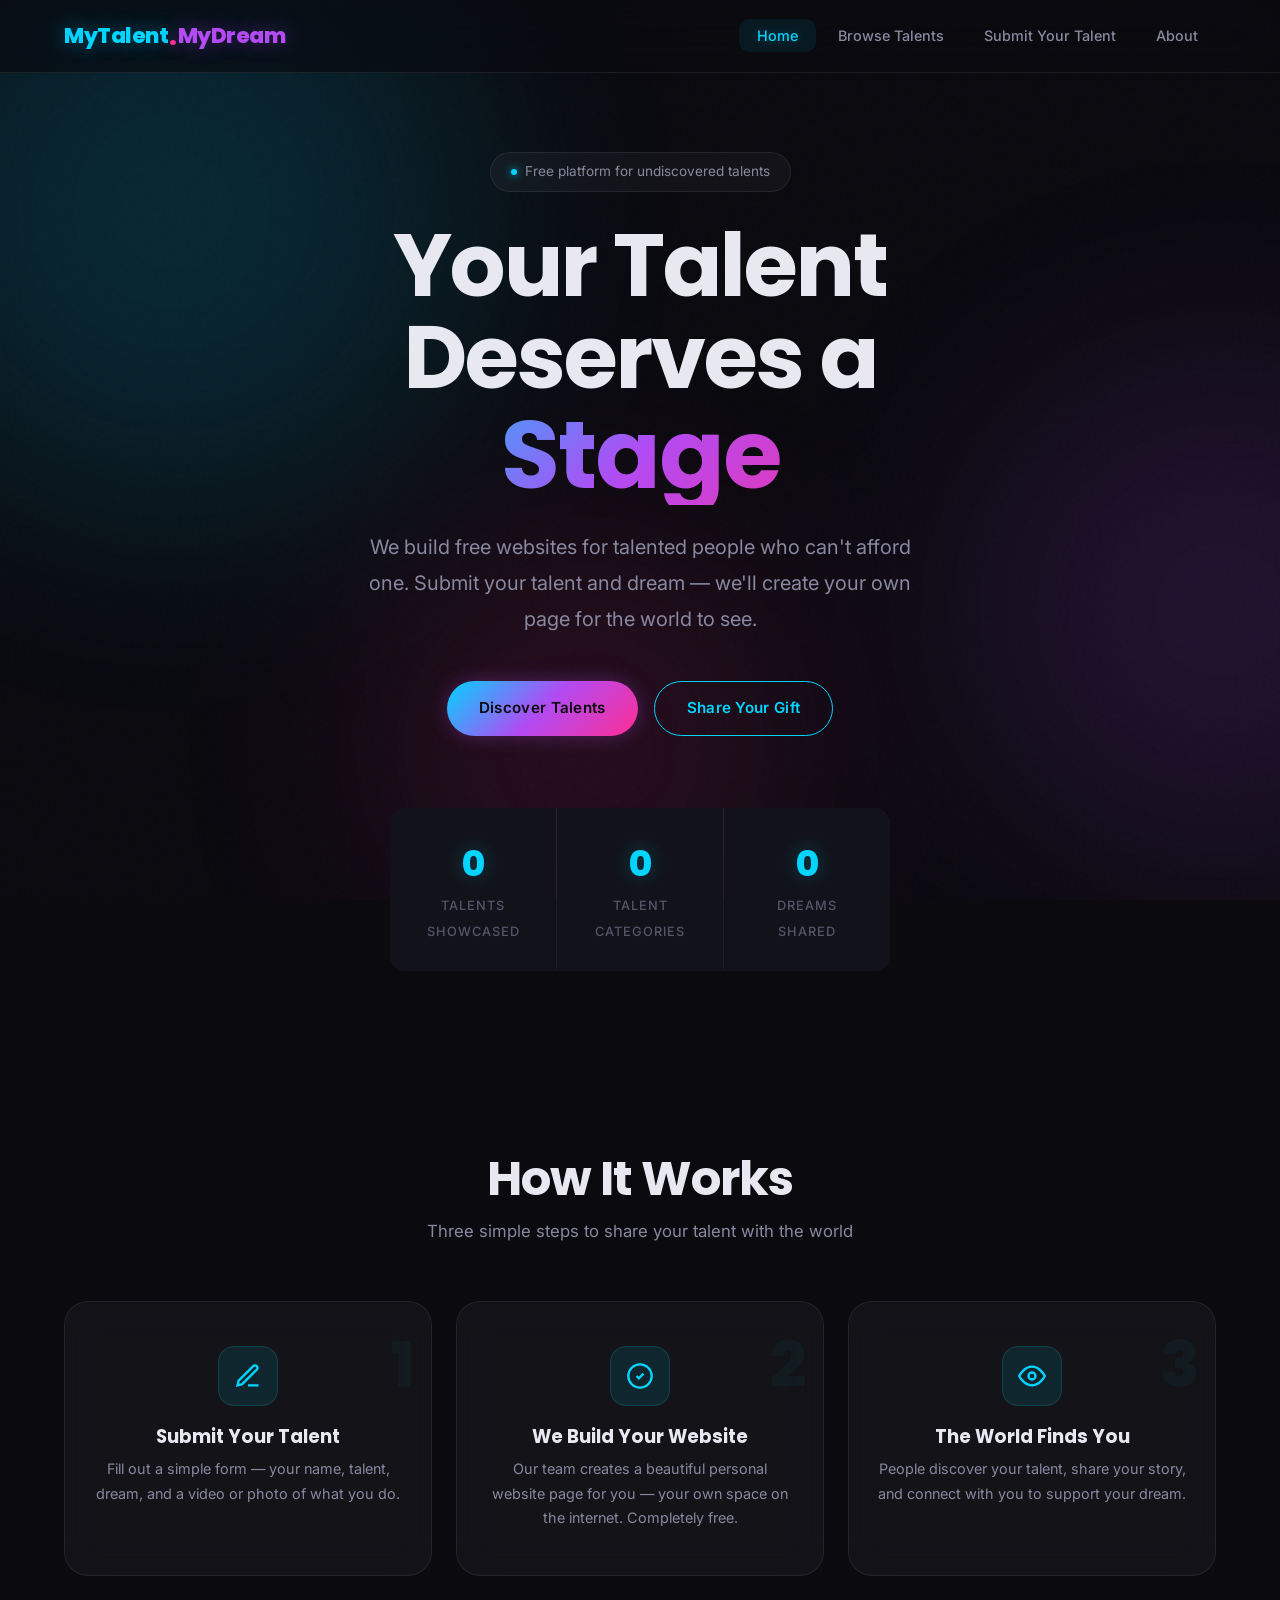
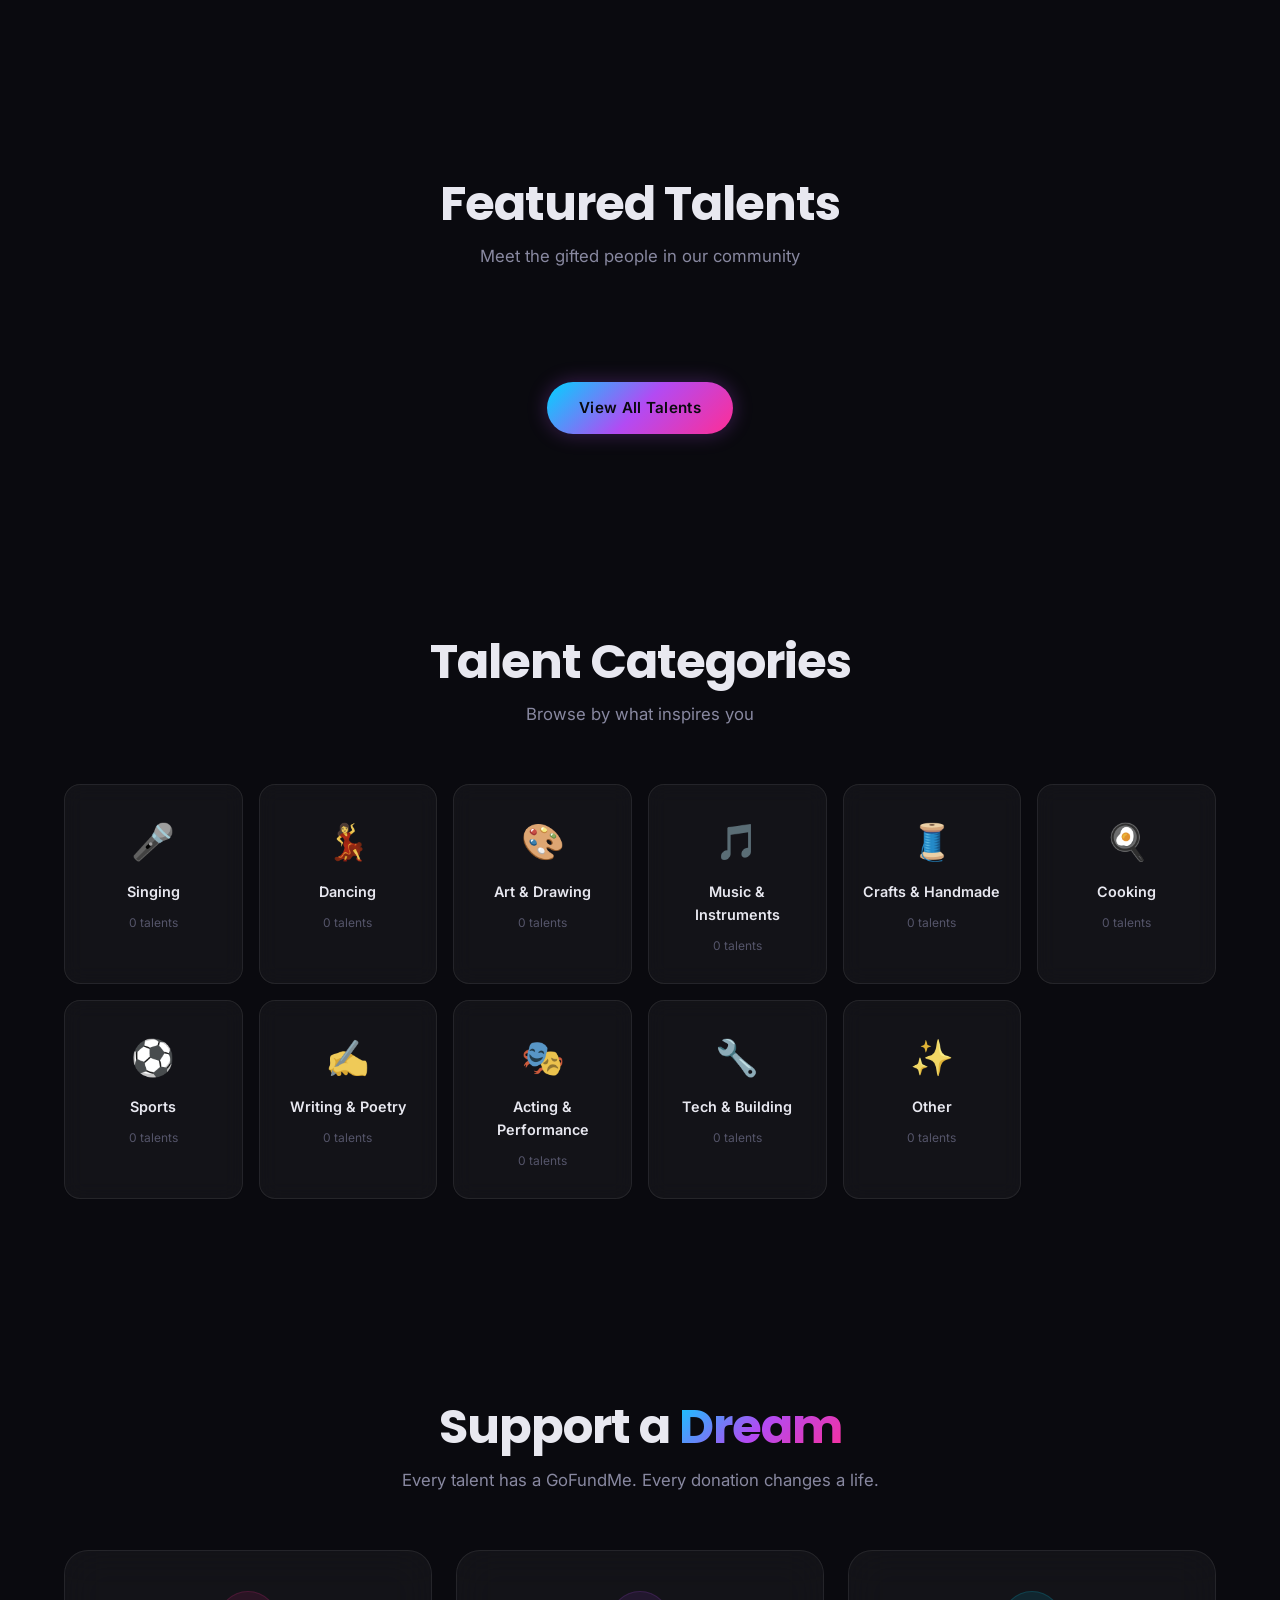
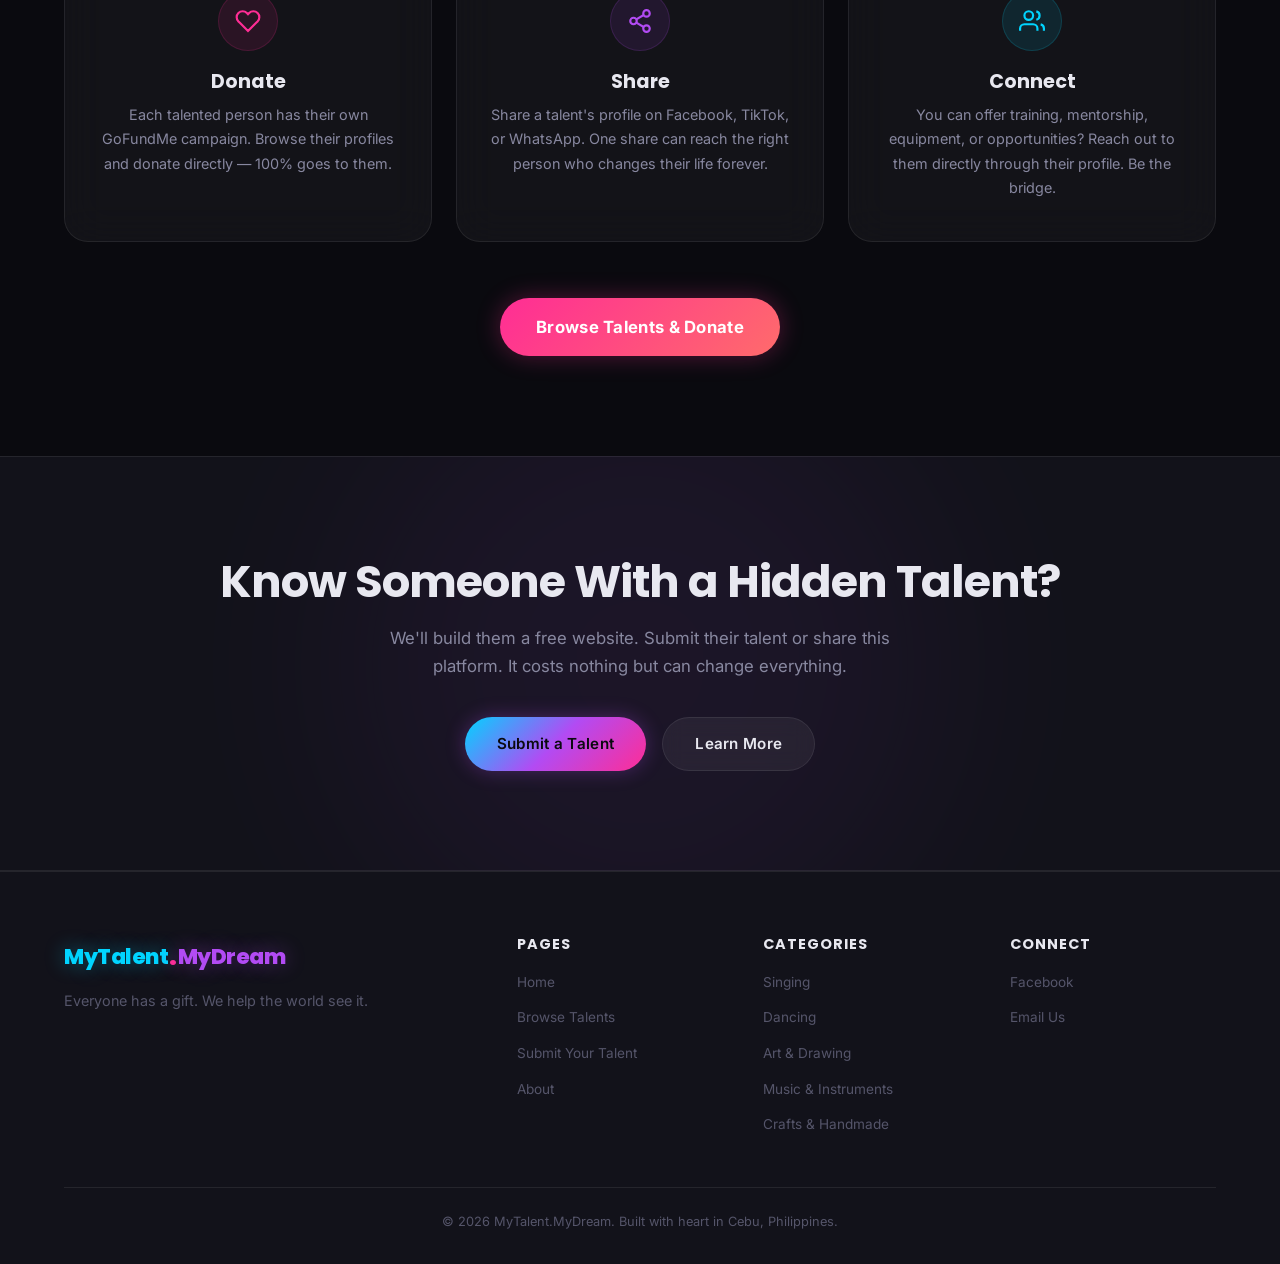
==== index.html @ cfe42493 "Add 'Support a Dream' section on homepage - Donate, Share, Connect cards with neon icons - Big 'Brow" ====
<!DOCTYPE html>
<html lang="en">
<head>
    <meta charset="UTF-8">
    <meta name="viewport" content="width=device-width, initial-scale=1.0">
    <title>MyTalent.MyDream — Discover Hidden Talents, Support Real Dreams</title>
    <meta name="description" content="A free platform showcasing the talents and dreams of underprivileged people in Cebu and beyond. Everyone has a gift — help the world see it.">
    <meta name="theme-color" content="#0A0A0F">
    <link rel="stylesheet" href="css/style.css">
    <link rel="icon" href="images/favicon.svg" type="image/svg+xml">
    <link rel="preconnect" href="https://fonts.googleapis.com">
    <link rel="preconnect" href="https://fonts.gstatic.com" crossorigin>
    <link rel="stylesheet" href="https://fonts.googleapis.com/css2?family=Inter:wght@400;500;600;700;800&family=Poppins:wght@600;700;800&display=swap">
</head>
<body>
    <!-- Animated Background -->
    <div class="blob-bg">
        <div class="blob blob-1"></div>
        <div class="blob blob-2"></div>
        <div class="blob blob-3"></div>
    </div>

    <!-- Navigation -->
    <nav class="navbar" id="navbar">
        <div class="container nav-container">
            <a href="index.html" class="logo">
                <span class="logo-talent">MyTalent</span><span class="logo-dot">.</span><span class="logo-dream">MyDream</span>
            </a>
            <button class="mobile-toggle" id="mobileToggle" aria-label="Toggle menu">
                <span></span><span></span><span></span>
            </button>
            <ul class="nav-links" id="navLinks">
                <li><a href="index.html" class="active">Home</a></li>
                <li><a href="browse.html">Browse Talents</a></li>
                <li><a href="submit.html">Submit Your Talent</a></li>
                <li><a href="about.html">About</a></li>
            </ul>
        </div>
    </nav>

    <!-- Hero Section -->
    <section class="hero">
        <div class="container hero-content">
            <div class="hero-tag">
                <span class="hero-tag-dot"></span>
                Free platform for undiscovered talents
            </div>
            <h1 class="hero-title">Your Talent<br>Deserves a <span class="gradient-text">Stage</span></h1>
            <p class="hero-subtitle">We build free websites for talented people who can't afford one. Submit your talent and dream — we'll create your own page for the world to see.</p>
            <div class="hero-buttons">
                <a href="browse.html" class="btn btn-primary">Discover Talents</a>
                <a href="submit.html" class="btn btn-secondary">Share Your Gift</a>
            </div>
            <div class="hero-stats">
                <div class="stat">
                    <span class="stat-number" id="talentCount">0</span>
                    <span class="stat-label">Talents Showcased</span>
                </div>
                <div class="stat">
                    <span class="stat-number" id="categoryCount">0</span>
                    <span class="stat-label">Talent Categories</span>
                </div>
                <div class="stat">
                    <span class="stat-number" id="dreamCount">0</span>
                    <span class="stat-label">Dreams Shared</span>
                </div>
            </div>
        </div>
    </section>

    <!-- How It Works -->
    <section class="section how-it-works">
        <div class="container">
            <h2 class="section-title">How It Works</h2>
            <p class="section-subtitle">Three simple steps to share your talent with the world</p>
            <div class="steps-grid">
                <div class="step-card">
                    <div class="step-icon">
                        <svg viewBox="0 0 24 24" fill="none" stroke="currentColor" stroke-width="2"><path d="M12 20h9"/><path d="M16.5 3.5a2.121 2.121 0 0 1 3 3L7 19l-4 1 1-4L16.5 3.5z"/></svg>
                    </div>
                    <div class="step-number">1</div>
                    <h3>Submit Your Talent</h3>
                    <p>Fill out a simple form — your name, talent, dream, and a video or photo of what you do.</p>
                </div>
                <div class="step-card">
                    <div class="step-icon">
                        <svg viewBox="0 0 24 24" fill="none" stroke="currentColor" stroke-width="2"><path d="M9 12l2 2 4-4"/><circle cx="12" cy="12" r="10"/></svg>
                    </div>
                    <div class="step-number">2</div>
                    <h3>We Build Your Website</h3>
                    <p>Our team creates a beautiful personal website page for you — your own space on the internet. Completely free.</p>
                </div>
                <div class="step-card">
                    <div class="step-icon">
                        <svg viewBox="0 0 24 24" fill="none" stroke="currentColor" stroke-width="2"><path d="M1 12s4-8 11-8 11 8 11 8-4 8-11 8-11-8-11-8z"/><circle cx="12" cy="12" r="3"/></svg>
                    </div>
                    <div class="step-number">3</div>
                    <h3>The World Finds You</h3>
                    <p>People discover your talent, share your story, and connect with you to support your dream.</p>
                </div>
            </div>
        </div>
    </section>

    <!-- Featured Talents -->
    <section class="section featured-section">
        <div class="container">
            <h2 class="section-title">Featured Talents</h2>
            <p class="section-subtitle">Meet the gifted people in our community</p>
            <div class="talents-grid" id="featuredGrid">
                <!-- Populated by JS -->
            </div>
            <div class="section-cta">
                <a href="browse.html" class="btn btn-primary">View All Talents</a>
            </div>
        </div>
    </section>

    <!-- Categories -->
    <section class="section categories-section">
        <div class="container">
            <h2 class="section-title">Talent Categories</h2>
            <p class="section-subtitle">Browse by what inspires you</p>
            <div class="categories-grid" id="categoriesGrid">
                <!-- Populated by JS -->
            </div>
        </div>
    </section>

    <!-- Support a Dream -->
    <section class="section support-section">
        <div class="container">
            <h2 class="section-title">Support a <span class="gradient-text">Dream</span></h2>
            <p class="section-subtitle">Every talent has a GoFundMe. Every donation changes a life.</p>

            <div class="support-grid">
                <div class="support-card">
                    <div class="support-card-icon">
                        <svg viewBox="0 0 24 24" fill="none" stroke="currentColor" stroke-width="2"><path d="M20.84 4.61a5.5 5.5 0 0 0-7.78 0L12 5.67l-1.06-1.06a5.5 5.5 0 0 0-7.78 7.78l1.06 1.06L12 21.23l7.78-7.78 1.06-1.06a5.5 5.5 0 0 0 0-7.78z"/></svg>
                    </div>
                    <h3>Donate</h3>
                    <p>Each talented person has their own GoFundMe campaign. Browse their profiles and donate directly — 100% goes to them.</p>
                </div>
                <div class="support-card">
                    <div class="support-card-icon icon-share">
                        <svg viewBox="0 0 24 24" fill="none" stroke="currentColor" stroke-width="2"><circle cx="18" cy="5" r="3"/><circle cx="6" cy="12" r="3"/><circle cx="18" cy="19" r="3"/><line x1="8.59" y1="13.51" x2="15.42" y2="17.49"/><line x1="15.41" y1="6.51" x2="8.59" y2="10.49"/></svg>
                    </div>
                    <h3>Share</h3>
                    <p>Share a talent's profile on Facebook, TikTok, or WhatsApp. One share can reach the right person who changes their life forever.</p>
                </div>
                <div class="support-card">
                    <div class="support-card-icon icon-connect">
                        <svg viewBox="0 0 24 24" fill="none" stroke="currentColor" stroke-width="2"><path d="M17 21v-2a4 4 0 0 0-4-4H5a4 4 0 0 0-4 4v2"/><circle cx="9" cy="7" r="4"/><path d="M23 21v-2a4 4 0 0 0-3-3.87"/><path d="M16 3.13a4 4 0 0 1 0 7.75"/></svg>
                    </div>
                    <h3>Connect</h3>
                    <p>You can offer training, mentorship, equipment, or opportunities? Reach out to them directly through their profile. Be the bridge.</p>
                </div>
            </div>

            <div class="section-cta">
                <a href="browse.html" class="btn btn-gofundme btn-large">Browse Talents & Donate</a>
            </div>
        </div>
    </section>

    <!-- Call to Action -->
    <section class="section cta-section">
        <div class="cta-bg"></div>
        <div class="container cta-content">
            <h2>Know Someone With a Hidden Talent?</h2>
            <p>We'll build them a free website. Submit their talent or share this platform. It costs nothing but can change everything.</p>
            <div class="hero-buttons">
                <a href="submit.html" class="btn btn-primary">Submit a Talent</a>
                <a href="about.html" class="btn btn-ghost">Learn More</a>
            </div>
        </div>
    </section>

    <!-- Footer -->
    <footer class="footer">
        <div class="container">
            <div class="footer-grid">
                <div class="footer-brand">
                    <a href="index.html" class="logo">
                        <span class="logo-talent">MyTalent</span><span class="logo-dot">.</span><span class="logo-dream">MyDream</span>
                    </a>
                    <p>Everyone has a gift. We help the world see it.</p>
                </div>
                <div class="footer-links">
                    <h4>Pages</h4>
                    <ul>
                        <li><a href="index.html">Home</a></li>
                        <li><a href="browse.html">Browse Talents</a></li>
                        <li><a href="submit.html">Submit Your Talent</a></li>
                        <li><a href="about.html">About</a></li>
                    </ul>
                </div>
                <div class="footer-links">
                    <h4>Categories</h4>
                    <ul id="footerCategories">
                        <!-- Populated by JS -->
                    </ul>
                </div>
                <div class="footer-links">
                    <h4>Connect</h4>
                    <ul>
                        <li><a href="https://facebook.com/MyTalentMyDream" target="_blank">Facebook</a></li>
                        <li><a href="mailto:info@mytalentmydream.com">Email Us</a></li>
                    </ul>
                </div>
            </div>
            <div class="footer-bottom">
                <p>&copy; 2026 MyTalent.MyDream. Built with heart in Cebu, Philippines.</p>
            </div>
        </div>
    </footer>

    <script src="data/talents.js"></script>
    <script src="js/app.js"></script>
</body>
</html>
---- css/style.css ----
/* ============================================
   MyTalent.MyDream — UNIQUE DESIGN
   Dark theme + Neon glow + Glassmorphism
   "Every talent is a star in the dark"
   ============================================ */

/* --- Reset & Base --- */
*, *::before, *::after {
    margin: 0;
    padding: 0;
    box-sizing: border-box;
}

:root {
    --neon-blue: #00D4FF;
    --neon-purple: #B24BF3;
    --neon-pink: #FF2D95;
    --neon-gold: #FFD700;
    --dark-1: #0A0A0F;
    --dark-2: #12121A;
    --dark-3: #1A1A2E;
    --dark-4: #242438;
    --glass: rgba(255, 255, 255, 0.04);
    --glass-border: rgba(255, 255, 255, 0.08);
    --glass-hover: rgba(255, 255, 255, 0.08);
    --text: #E8E8F0;
    --text-dim: #8888A0;
    --text-muted: #55556A;
    --glow-blue: 0 0 20px rgba(0, 212, 255, 0.3);
    --glow-purple: 0 0 20px rgba(178, 75, 243, 0.3);
    --glow-pink: 0 0 20px rgba(255, 45, 149, 0.3);
    --gradient: linear-gradient(135deg, var(--neon-blue), var(--neon-purple), var(--neon-pink));
    --radius: 16px;
    --radius-lg: 24px;
    --transition: 0.4s cubic-bezier(0.16, 1, 0.3, 1);
}

html {
    scroll-behavior: smooth;
}

body {
    font-family: 'Inter', -apple-system, BlinkMacSystemFont, sans-serif;
    color: var(--text);
    background: var(--dark-1);
    line-height: 1.6;
    -webkit-font-smoothing: antialiased;
    overflow-x: hidden;
}

.container {
    max-width: 1200px;
    margin: 0 auto;
    padding: 0 24px;
}

a {
    text-decoration: none;
    color: inherit;
}

img { max-width: 100%; display: block; }

/* --- Typography --- */
h1, h2, h3, h4 {
    font-family: 'Poppins', sans-serif;
    font-weight: 700;
    line-height: 1.15;
}

.gradient-text {
    background: var(--gradient);
    -webkit-background-clip: text;
    -webkit-text-fill-color: transparent;
    background-clip: text;
}

/* --- Animated Background Blobs --- */
.blob-bg {
    position: fixed;
    inset: 0;
    z-index: 0;
    overflow: hidden;
    pointer-events: none;
}

.blob {
    position: absolute;
    border-radius: 50%;
    filter: blur(120px);
    opacity: 0.15;
    animation: blobFloat 20s ease-in-out infinite;
}

.blob-1 {
    width: 600px; height: 600px;
    background: var(--neon-blue);
    top: -10%; left: -10%;
    animation-delay: 0s;
}

.blob-2 {
    width: 500px; height: 500px;
    background: var(--neon-purple);
    top: 40%; right: -15%;
    animation-delay: -7s;
}

.blob-3 {
    width: 400px; height: 400px;
    background: var(--neon-pink);
    bottom: -5%; left: 30%;
    animation-delay: -14s;
}

@keyframes blobFloat {
    0%, 100% { transform: translate(0, 0) scale(1); }
    25% { transform: translate(30px, -50px) scale(1.05); }
    50% { transform: translate(-20px, 30px) scale(0.95); }
    75% { transform: translate(40px, 20px) scale(1.02); }
}

/* --- Grain overlay --- */
body::after {
    content: '';
    position: fixed;
    inset: 0;
    z-index: 1;
    pointer-events: none;
    background-image: url("data:image/svg+xml,%3Csvg viewBox='0 0 256 256' xmlns='http://www.w3.org/2000/svg'%3E%3Cfilter id='n'%3E%3CfeTurbulence type='fractalNoise' baseFrequency='0.9' numOctaves='4' stitchTiles='stitch'/%3E%3C/filter%3E%3Crect width='100%25' height='100%25' filter='url(%23n)' opacity='0.03'/%3E%3C/svg%3E");
    opacity: 0.4;
}

/* --- Buttons --- */
.btn {
    display: inline-flex;
    align-items: center;
    justify-content: center;
    padding: 14px 32px;
    border-radius: 50px;
    font-weight: 600;
    font-size: 0.95rem;
    cursor: pointer;
    transition: var(--transition);
    border: none;
    gap: 8px;
    position: relative;
    z-index: 2;
    letter-spacing: 0.3px;
}

.btn-primary {
    background: var(--gradient);
    color: var(--dark-1);
    box-shadow: var(--glow-purple);
}

.btn-primary:hover {
    transform: translateY(-3px) scale(1.02);
    box-shadow: 0 0 40px rgba(178, 75, 243, 0.5), 0 0 80px rgba(0, 212, 255, 0.2);
}

.btn-secondary {
    background: transparent;
    color: var(--neon-blue);
    border: 1.5px solid var(--neon-blue);
}

.btn-secondary:hover {
    background: rgba(0, 212, 255, 0.1);
    transform: translateY(-3px);
    box-shadow: var(--glow-blue);
}

.btn-ghost {
    background: rgba(255,255,255,0.06);
    color: var(--text);
    border: 1.5px solid var(--glass-border);
    backdrop-filter: blur(10px);
}

.btn-ghost:hover {
    background: rgba(255,255,255,0.12);
    transform: translateY(-3px);
}

.btn-large {
    padding: 18px 40px;
    font-size: 1.05rem;
}

/* --- Navigation --- */
.navbar {
    position: fixed;
    top: 0;
    left: 0;
    right: 0;
    z-index: 1000;
    background: rgba(10, 10, 15, 0.7);
    backdrop-filter: blur(20px) saturate(180%);
    border-bottom: 1px solid var(--glass-border);
    transition: var(--transition);
}

.navbar.scrolled {
    background: rgba(10, 10, 15, 0.9);
}

.nav-container {
    display: flex;
    align-items: center;
    justify-content: space-between;
    height: 72px;
}

.logo {
    font-family: 'Poppins', sans-serif;
    font-size: 1.35rem;
    font-weight: 800;
    display: flex;
    align-items: center;
    letter-spacing: -0.5px;
}

.logo-talent {
    color: var(--neon-blue);
    text-shadow: 0 0 20px rgba(0, 212, 255, 0.4);
}

.logo-dot {
    color: var(--neon-pink);
    font-size: 1.6rem;
    margin: 0 1px;
    text-shadow: 0 0 15px rgba(255, 45, 149, 0.5);
}

.logo-dream {
    color: var(--neon-purple);
    text-shadow: 0 0 20px rgba(178, 75, 243, 0.4);
}

.nav-links {
    display: flex;
    list-style: none;
    gap: 4px;
}

.nav-links a {
    padding: 8px 18px;
    border-radius: 10px;
    font-weight: 500;
    font-size: 0.9rem;
    color: var(--text-dim);
    transition: var(--transition);
    position: relative;
}

.nav-links a:hover {
    color: var(--text);
    background: var(--glass);
}

.nav-links a.active {
    color: var(--neon-blue);
    background: rgba(0, 212, 255, 0.08);
    text-shadow: 0 0 10px rgba(0, 212, 255, 0.3);
}

.mobile-toggle {
    display: none;
    flex-direction: column;
    gap: 5px;
    background: none;
    border: none;
    cursor: pointer;
    padding: 8px;
}

.mobile-toggle span {
    width: 22px;
    height: 2px;
    background: var(--text);
    border-radius: 2px;
    transition: var(--transition);
}

/* --- Hero --- */
.hero {
    position: relative;
    min-height: 100vh;
    display: flex;
    align-items: center;
    overflow: hidden;
    padding-top: 72px;
    z-index: 2;
}

.hero-content {
    position: relative;
    text-align: center;
    padding: 80px 0;
}

.hero-tag {
    display: inline-flex;
    align-items: center;
    gap: 8px;
    padding: 8px 20px;
    border-radius: 50px;
    background: var(--glass);
    border: 1px solid var(--glass-border);
    font-size: 0.85rem;
    color: var(--text-dim);
    margin-bottom: 28px;
    backdrop-filter: blur(10px);
}

.hero-tag-dot {
    width: 6px;
    height: 6px;
    border-radius: 50%;
    background: var(--neon-blue);
    box-shadow: 0 0 8px var(--neon-blue);
    animation: pulse 2s ease-in-out infinite;
}

@keyframes pulse {
    0%, 100% { opacity: 1; }
    50% { opacity: 0.4; }
}

.hero-title {
    font-size: clamp(3rem, 7vw, 5.5rem);
    margin-bottom: 24px;
    color: var(--text);
    letter-spacing: -2px;
    line-height: 1.05;
}

.hero-title .gradient-text {
    display: block;
    font-size: clamp(3.2rem, 8vw, 6rem);
}

.hero-subtitle {
    font-size: clamp(1.05rem, 2vw, 1.25rem);
    color: var(--text-dim);
    max-width: 580px;
    margin: 0 auto 44px;
    line-height: 1.8;
}

.hero-buttons {
    display: flex;
    gap: 16px;
    justify-content: center;
    flex-wrap: wrap;
}

.hero-stats {
    display: flex;
    gap: 1px;
    justify-content: center;
    margin-top: 72px;
    background: var(--glass-border);
    border-radius: var(--radius);
    overflow: hidden;
    max-width: 500px;
    margin-left: auto;
    margin-right: auto;
}

.stat {
    text-align: center;
    padding: 28px 36px;
    flex: 1;
    background: var(--dark-2);
}

.stat-number {
    display: block;
    font-family: 'Poppins', sans-serif;
    font-size: 2.2rem;
    font-weight: 800;
    color: var(--neon-blue);
    text-shadow: 0 0 20px rgba(0, 212, 255, 0.3);
}

.stat-label {
    font-size: 0.8rem;
    color: var(--text-muted);
    font-weight: 500;
    text-transform: uppercase;
    letter-spacing: 1px;
    margin-top: 4px;
}

/* --- Sections --- */
.section {
    padding: 100px 0;
    position: relative;
    z-index: 2;
}

.section-title {
    font-size: clamp(2rem, 4vw, 3rem);
    text-align: center;
    margin-bottom: 12px;
    letter-spacing: -1px;
}

.section-subtitle {
    text-align: center;
    color: var(--text-dim);
    font-size: 1.05rem;
    margin-bottom: 56px;
}

.section-cta {
    text-align: center;
    margin-top: 56px;
}

/* --- Page Header --- */
.page-header {
    padding: 130px 0 50px;
    text-align: center;
    position: relative;
    z-index: 2;
}

.page-header h1 {
    font-size: clamp(2.2rem, 5vw, 3.5rem);
    margin-bottom: 12px;
    letter-spacing: -1px;
}

.page-header p {
    color: var(--text-dim);
    font-size: 1.1rem;
}

/* --- Glass Cards (How It Works) --- */
.how-it-works {
    background: transparent;
}

.steps-grid {
    display: grid;
    grid-template-columns: repeat(3, 1fr);
    gap: 24px;
}

.step-card {
    position: relative;
    text-align: center;
    padding: 44px 28px;
    border-radius: var(--radius-lg);
    background: var(--glass);
    border: 1px solid var(--glass-border);
    backdrop-filter: blur(20px);
    transition: var(--transition);
    overflow: hidden;
}

.step-card::before {
    content: '';
    position: absolute;
    top: 0;
    left: 0;
    right: 0;
    height: 2px;
    background: var(--gradient);
    opacity: 0;
    transition: var(--transition);
}

.step-card:hover {
    transform: translateY(-6px);
    background: var(--glass-hover);
    border-color: rgba(178, 75, 243, 0.2);
    box-shadow: 0 20px 60px rgba(0, 0, 0, 0.3), var(--glow-purple);
}

.step-card:hover::before {
    opacity: 1;
}

.step-icon {
    width: 60px;
    height: 60px;
    margin: 0 auto 20px;
    border-radius: 16px;
    display: flex;
    align-items: center;
    justify-content: center;
    background: rgba(0, 212, 255, 0.1);
    border: 1px solid rgba(0, 212, 255, 0.15);
    color: var(--neon-blue);
}

.step-icon svg {
    width: 28px;
    height: 28px;
}

.step-number {
    position: absolute;
    top: 12px;
    right: 16px;
    font-family: 'Poppins', sans-serif;
    font-size: 4rem;
    font-weight: 800;
    opacity: 0.04;
    color: var(--neon-blue);
}

.step-card h3 {
    font-size: 1.15rem;
    margin-bottom: 10px;
    color: var(--text);
}

.step-card p {
    color: var(--text-dim);
    font-size: 0.9rem;
    line-height: 1.7;
}

/* --- Talent Cards --- */
.talents-grid {
    display: grid;
    grid-template-columns: repeat(auto-fill, minmax(320px, 1fr));
    gap: 24px;
}

.talent-card {
    background: var(--glass);
    border-radius: var(--radius-lg);
    overflow: hidden;
    border: 1px solid var(--glass-border);
    backdrop-filter: blur(20px);
    transition: var(--transition);
    cursor: pointer;
    position: relative;
}

.talent-card::after {
    content: '';
    position: absolute;
    inset: 0;
    border-radius: var(--radius-lg);
    padding: 1px;
    background: var(--gradient);
    mask: linear-gradient(#fff 0 0) content-box, linear-gradient(#fff 0 0);
    -webkit-mask: linear-gradient(#fff 0 0) content-box, linear-gradient(#fff 0 0);
    mask-composite: exclude;
    -webkit-mask-composite: xor;
    opacity: 0;
    transition: var(--transition);
    pointer-events: none;
}

.talent-card:hover {
    transform: translateY(-6px) scale(1.01);
    box-shadow: 0 25px 60px rgba(0, 0, 0, 0.4);
}

.talent-card:hover::after {
    opacity: 1;
}

.talent-card-image {
    width: 100%;
    height: 240px;
    object-fit: cover;
}

.talent-card-placeholder {
    width: 100%;
    height: 240px;
    background: linear-gradient(135deg, var(--dark-3), var(--dark-4));
    display: flex;
    align-items: center;
    justify-content: center;
    font-family: 'Poppins', sans-serif;
    font-size: 3.5rem;
    font-weight: 800;
    position: relative;
    overflow: hidden;
}

.talent-card-placeholder::before {
    content: '';
    position: absolute;
    width: 200%;
    height: 200%;
    background: conic-gradient(from 0deg, var(--neon-blue), var(--neon-purple), var(--neon-pink), var(--neon-blue));
    opacity: 0.08;
    animation: rotateBg 8s linear infinite;
}

@keyframes rotateBg {
    100% { transform: rotate(360deg); }
}

.talent-card-placeholder span,
.talent-card-placeholder {
    color: var(--text-dim);
}

.talent-card-donate {
    position: absolute;
    top: 14px;
    right: 14px;
    padding: 6px 14px;
    border-radius: 50px;
    font-size: 0.75rem;
    font-weight: 700;
    background: rgba(255, 45, 149, 0.85);
    color: white;
    backdrop-filter: blur(10px);
    box-shadow: 0 0 15px rgba(255, 45, 149, 0.4);
    z-index: 3;
    letter-spacing: 0.5px;
    animation: pulse 2s ease-in-out infinite;
}

.talent-card-body {
    padding: 22px;
}

.talent-card-category {
    display: inline-block;
    padding: 4px 14px;
    border-radius: 50px;
    font-size: 0.75rem;
    font-weight: 600;
    background: rgba(0, 212, 255, 0.08);
    color: var(--neon-blue);
    border: 1px solid rgba(0, 212, 255, 0.12);
    margin-bottom: 10px;
    text-transform: uppercase;
    letter-spacing: 0.5px;
}

.talent-card-name {
    font-size: 1.25rem;
    margin-bottom: 4px;
    color: var(--text);
}

.talent-card-location {
    font-size: 0.85rem;
    color: var(--text-muted);
    margin-bottom: 10px;
    display: flex;
    align-items: center;
    gap: 4px;
}

.talent-card-dream {
    font-size: 0.9rem;
    color: var(--text-dim);
    line-height: 1.6;
    display: -webkit-box;
    -webkit-line-clamp: 2;
    -webkit-box-orient: vertical;
    overflow: hidden;
    font-style: italic;
}

.talent-card-footer {
    padding: 14px 22px;
    border-top: 1px solid var(--glass-border);
    display: flex;
    align-items: center;
    justify-content: space-between;
}

.talent-card-age {
    font-size: 0.8rem;
    color: var(--text-muted);
}

.talent-card-link {
    font-size: 0.8rem;
    font-weight: 600;
    color: var(--neon-purple);
    display: flex;
    align-items: center;
    gap: 4px;
    text-shadow: 0 0 10px rgba(178, 75, 243, 0.3);
}

/* --- Categories --- */
.categories-grid {
    display: grid;
    grid-template-columns: repeat(auto-fill, minmax(160px, 1fr));
    gap: 16px;
}

.category-card {
    display: flex;
    flex-direction: column;
    align-items: center;
    gap: 10px;
    padding: 28px 16px;
    border-radius: var(--radius);
    background: var(--glass);
    border: 1px solid var(--glass-border);
    backdrop-filter: blur(10px);
    transition: var(--transition);
    cursor: pointer;
    text-align: center;
    position: relative;
    overflow: hidden;
}

.category-card:hover {
    transform: translateY(-4px);
    border-color: rgba(0, 212, 255, 0.2);
    box-shadow: var(--glow-blue);
}

.category-icon {
    font-size: 2.2rem;
    filter: grayscale(0.3);
}

.category-card:hover .category-icon {
    filter: grayscale(0);
    transform: scale(1.1);
    transition: var(--transition);
}

.category-name {
    font-weight: 600;
    font-size: 0.9rem;
    color: var(--text);
}

.category-count {
    font-size: 0.75rem;
    color: var(--text-muted);
}

/* --- Support a Dream Section --- */
.support-grid {
    display: grid;
    grid-template-columns: repeat(3, 1fr);
    gap: 24px;
    margin-bottom: 16px;
}

.support-card {
    text-align: center;
    padding: 40px 28px;
    border-radius: var(--radius-lg);
    background: var(--glass);
    border: 1px solid var(--glass-border);
    backdrop-filter: blur(20px);
    transition: var(--transition);
    position: relative;
    overflow: hidden;
}

.support-card::before {
    content: '';
    position: absolute;
    top: 0;
    left: 0;
    right: 0;
    height: 2px;
    background: linear-gradient(90deg, var(--neon-pink), var(--neon-purple));
    opacity: 0;
    transition: var(--transition);
}

.support-card:hover {
    transform: translateY(-6px);
    border-color: rgba(255, 45, 149, 0.2);
    box-shadow: 0 20px 60px rgba(0, 0, 0, 0.3), var(--glow-pink);
}

.support-card:hover::before {
    opacity: 1;
}

.support-card-icon {
    width: 60px;
    height: 60px;
    margin: 0 auto 20px;
    border-radius: 50%;
    display: flex;
    align-items: center;
    justify-content: center;
    background: rgba(255, 45, 149, 0.1);
    border: 1px solid rgba(255, 45, 149, 0.15);
    color: var(--neon-pink);
}

.support-card-icon.icon-share {
    background: rgba(178, 75, 243, 0.1);
    border-color: rgba(178, 75, 243, 0.15);
    color: var(--neon-purple);
}

.support-card-icon.icon-connect {
    background: rgba(0, 212, 255, 0.1);
    border-color: rgba(0, 212, 255, 0.15);
    color: var(--neon-blue);
}

.support-card-icon svg {
    width: 26px;
    height: 26px;
}

.support-card h3 {
    font-size: 1.2rem;
    margin-bottom: 10px;
    color: var(--text);
}

.support-card p {
    color: var(--text-dim);
    font-size: 0.9rem;
    line-height: 1.7;
}

@media (max-width: 768px) {
    .support-grid {
        grid-template-columns: 1fr;
    }
}

/* --- CTA Section --- */
.cta-section {
    position: relative;
    text-align: center;
    overflow: hidden;
}

.cta-bg {
    position: absolute;
    inset: 0;
    background: var(--dark-2);
    border-top: 1px solid var(--glass-border);
    border-bottom: 1px solid var(--glass-border);
}

.cta-bg::before {
    content: '';
    position: absolute;
    top: 50%;
    left: 50%;
    transform: translate(-50%, -50%);
    width: 600px;
    height: 600px;
    border-radius: 50%;
    background: var(--neon-purple);
    opacity: 0.06;
    filter: blur(100px);
}

.cta-content {
    position: relative;
}

.cta-content h2 {
    font-size: clamp(1.8rem, 4vw, 2.8rem);
    margin-bottom: 16px;
    letter-spacing: -1px;
}

.cta-content p {
    font-size: 1.05rem;
    color: var(--text-dim);
    max-width: 550px;
    margin: 0 auto 36px;
    line-height: 1.7;
}

/* --- Browse Controls --- */
.browse-controls {
    margin-bottom: 36px;
}

.search-box {
    position: relative;
    margin-bottom: 20px;
}

.search-box svg {
    position: absolute;
    left: 18px;
    top: 50%;
    transform: translateY(-50%);
    width: 20px;
    height: 20px;
    color: var(--text-muted);
}

.search-box input {
    width: 100%;
    padding: 16px 20px 16px 52px;
    border: 1.5px solid var(--glass-border);
    border-radius: var(--radius);
    font-size: 1rem;
    font-family: inherit;
    transition: var(--transition);
    background: var(--glass);
    color: var(--text);
    backdrop-filter: blur(10px);
}

.search-box input::placeholder {
    color: var(--text-muted);
}

.search-box input:focus {
    outline: none;
    border-color: var(--neon-blue);
    box-shadow: var(--glow-blue);
    background: var(--dark-3);
}

.filter-tabs {
    display: flex;
    gap: 8px;
    flex-wrap: wrap;
}

.filter-tab {
    padding: 8px 20px;
    border-radius: 50px;
    font-size: 0.85rem;
    font-weight: 500;
    border: 1px solid var(--glass-border);
    background: var(--glass);
    color: var(--text-dim);
    cursor: pointer;
    transition: var(--transition);
    font-family: inherit;
    backdrop-filter: blur(10px);
}

.filter-tab:hover {
    border-color: rgba(0, 212, 255, 0.3);
    color: var(--neon-blue);
}

.filter-tab.active {
    background: var(--gradient);
    color: var(--dark-1);
    border-color: transparent;
    font-weight: 600;
    box-shadow: var(--glow-purple);
}

.results-info {
    margin-bottom: 24px;
    color: var(--text-muted);
    font-size: 0.9rem;
    text-transform: uppercase;
    letter-spacing: 1px;
}

.no-results {
    text-align: center;
    padding: 80px 20px;
    color: var(--text-muted);
}

.no-results svg {
    margin: 0 auto 16px;
    opacity: 0.2;
    color: var(--text-muted);
}

.no-results h3 {
    color: var(--text-dim);
    margin-bottom: 8px;
}

/* --- Profile Page --- */
.profile-section {
    padding-top: 110px;
}

.profile-card {
    max-width: 800px;
    margin: 0 auto;
    background: var(--glass);
    border-radius: var(--radius-lg);
    overflow: hidden;
    border: 1px solid var(--glass-border);
    backdrop-filter: blur(30px);
    box-shadow: 0 30px 80px rgba(0, 0, 0, 0.4);
}

.profile-header {
    position: relative;
    padding: 48px 40px;
    text-align: center;
    background: linear-gradient(135deg, rgba(0,212,255,0.08), rgba(178,75,243,0.08), rgba(255,45,149,0.08));
    border-bottom: 1px solid var(--glass-border);
    overflow: hidden;
}

.profile-header::before {
    content: '';
    position: absolute;
    top: -100px;
    left: 50%;
    transform: translateX(-50%);
    width: 400px;
    height: 400px;
    border-radius: 50%;
    background: var(--neon-purple);
    opacity: 0.06;
    filter: blur(80px);
}

.profile-avatar {
    width: 120px;
    height: 120px;
    border-radius: 50%;
    border: 3px solid rgba(0, 212, 255, 0.3);
    margin: 0 auto 20px;
    object-fit: cover;
    box-shadow: 0 0 30px rgba(0, 212, 255, 0.15);
}

.profile-avatar-placeholder {
    width: 120px;
    height: 120px;
    border-radius: 50%;
    border: 3px solid rgba(0, 212, 255, 0.2);
    margin: 0 auto 20px;
    background: var(--dark-3);
    display: flex;
    align-items: center;
    justify-content: center;
    font-family: 'Poppins', sans-serif;
    font-size: 2.5rem;
    font-weight: 800;
    color: var(--text-dim);
    box-shadow: 0 0 30px rgba(0, 212, 255, 0.1);
}

.profile-name {
    font-size: 2rem;
    margin-bottom: 8px;
    letter-spacing: -0.5px;
}

.profile-meta {
    display: flex;
    gap: 20px;
    justify-content: center;
    color: var(--text-dim);
    font-size: 0.9rem;
    flex-wrap: wrap;
}

.profile-category-badge {
    display: inline-block;
    padding: 6px 18px;
    background: rgba(0, 212, 255, 0.1);
    border: 1px solid rgba(0, 212, 255, 0.15);
    border-radius: 50px;
    font-weight: 600;
    font-size: 0.85rem;
    margin-top: 16px;
    color: var(--neon-blue);
}

.profile-body {
    padding: 40px;
}

.profile-section-title {
    font-size: 0.8rem;
    color: var(--neon-blue);
    margin-bottom: 10px;
    text-transform: uppercase;
    letter-spacing: 2px;
    font-weight: 700;
    text-shadow: 0 0 10px rgba(0, 212, 255, 0.3);
}

.profile-text {
    color: var(--text);
    font-size: 1rem;
    line-height: 1.8;
    margin-bottom: 36px;
}

.profile-dream-box {
    background: rgba(178, 75, 243, 0.06);
    border-radius: var(--radius);
    padding: 28px;
    margin-bottom: 36px;
    border-left: 3px solid var(--neon-purple);
    border: 1px solid rgba(178, 75, 243, 0.12);
    border-left: 3px solid var(--neon-purple);
}

.profile-dream-box .profile-section-title {
    color: var(--neon-purple);
    text-shadow: 0 0 10px rgba(178, 75, 243, 0.3);
}

.profile-help-box {
    background: rgba(255, 215, 0, 0.04);
    border-radius: var(--radius);
    padding: 28px;
    margin-bottom: 36px;
    border: 1px solid rgba(255, 215, 0, 0.1);
    border-left: 3px solid var(--neon-gold);
}

.profile-help-box .profile-section-title {
    color: var(--neon-gold);
    text-shadow: 0 0 10px rgba(255, 215, 0, 0.3);
}

/* --- GoFundMe Section --- */
.profile-gofundme {
    text-align: center;
    padding: 36px;
    margin-bottom: 36px;
    border-radius: var(--radius-lg);
    background: linear-gradient(135deg, rgba(0, 212, 255, 0.06), rgba(178, 75, 243, 0.06), rgba(255, 45, 149, 0.06));
    border: 1px solid rgba(255, 45, 149, 0.15);
    position: relative;
    overflow: hidden;
}

.profile-gofundme::before {
    content: '';
    position: absolute;
    top: 0;
    left: 0;
    right: 0;
    height: 3px;
    background: linear-gradient(90deg, var(--neon-blue), var(--neon-purple), var(--neon-pink));
}

.gofundme-icon {
    color: var(--neon-pink);
    margin-bottom: 16px;
    filter: drop-shadow(0 0 12px rgba(255, 45, 149, 0.4));
    animation: heartbeat 2s ease-in-out infinite;
}

@keyframes heartbeat {
    0%, 100% { transform: scale(1); }
    15% { transform: scale(1.15); }
    30% { transform: scale(1); }
    45% { transform: scale(1.1); }
    60% { transform: scale(1); }
}

.profile-gofundme h3 {
    font-size: 1.3rem;
    margin-bottom: 10px;
    color: var(--text);
}

.profile-gofundme p {
    color: var(--text-dim);
    font-size: 0.95rem;
    margin-bottom: 24px;
    max-width: 400px;
    margin-left: auto;
    margin-right: auto;
}

.btn-gofundme {
    background: linear-gradient(135deg, #FF2D95, #FF6B6B);
    color: white;
    padding: 16px 36px;
    font-size: 1.05rem;
    font-weight: 700;
    border-radius: 50px;
    border: none;
    cursor: pointer;
    transition: var(--transition);
    display: inline-flex;
    align-items: center;
    gap: 10px;
    box-shadow: 0 0 25px rgba(255, 45, 149, 0.3);
    text-decoration: none;
}

.btn-gofundme:hover {
    transform: translateY(-3px) scale(1.03);
    box-shadow: 0 0 40px rgba(255, 45, 149, 0.5), 0 10px 30px rgba(0, 0, 0, 0.3);
}

.btn-gofundme-sm {
    background: linear-gradient(135deg, #FF2D95, #FF6B6B);
    color: white;
    padding: 12px 28px;
    font-size: 0.9rem;
    font-weight: 600;
    border-radius: 50px;
    border: none;
    cursor: pointer;
    transition: var(--transition);
    display: inline-flex;
    align-items: center;
    gap: 6px;
    box-shadow: 0 0 15px rgba(255, 45, 149, 0.25);
    text-decoration: none;
}

.btn-gofundme-sm:hover {
    transform: translateY(-2px);
    box-shadow: 0 0 30px rgba(255, 45, 149, 0.4);
}

.profile-video {
    margin-bottom: 36px;
}

.profile-video iframe {
    width: 100%;
    aspect-ratio: 16/9;
    border-radius: var(--radius);
    border: 1px solid var(--glass-border);
}

.profile-actions {
    display: flex;
    gap: 12px;
    flex-wrap: wrap;
    padding: 24px 40px;
    border-top: 1px solid var(--glass-border);
    background: rgba(0, 0, 0, 0.2);
}

.profile-not-found {
    text-align: center;
    padding: 80px 20px;
}

.profile-not-found h2 {
    margin-bottom: 12px;
}

.profile-not-found p {
    color: var(--text-dim);
    margin-bottom: 24px;
}

/* --- Form --- */
.form-wrapper {
    max-width: 700px;
    margin: 0 auto;
}

.talent-form {
    background: var(--glass);
    border-radius: var(--radius-lg);
    padding: 44px;
    border: 1px solid var(--glass-border);
    backdrop-filter: blur(20px);
}

.form-section {
    margin-bottom: 36px;
}

.form-section h3 {
    font-size: 1.1rem;
    margin-bottom: 20px;
    padding-bottom: 12px;
    border-bottom: 1px solid var(--glass-border);
    color: var(--neon-blue);
    text-shadow: 0 0 10px rgba(0, 212, 255, 0.2);
    letter-spacing: 0.5px;
}

.form-grid {
    display: grid;
    grid-template-columns: 1fr 1fr;
    gap: 16px;
}

.form-group {
    display: flex;
    flex-direction: column;
    gap: 6px;
}

.form-group.full-width {
    grid-column: 1 / -1;
}

.form-group label {
    font-weight: 600;
    font-size: 0.85rem;
    color: var(--text-dim);
    text-transform: uppercase;
    letter-spacing: 0.5px;
}

.required {
    color: var(--neon-pink);
}

.form-group input,
.form-group select,
.form-group textarea {
    padding: 13px 16px;
    border: 1.5px solid var(--glass-border);
    border-radius: 10px;
    font-size: 1rem;
    font-family: inherit;
    transition: var(--transition);
    background: var(--dark-2);
    color: var(--text);
}

.form-group input::placeholder,
.form-group textarea::placeholder {
    color: var(--text-muted);
}

.form-group select {
    color: var(--text-dim);
}

.form-group input:focus,
.form-group select:focus,
.form-group textarea:focus {
    outline: none;
    border-color: var(--neon-blue);
    box-shadow: var(--glow-blue);
    background: var(--dark-3);
}

.form-group textarea {
    resize: vertical;
}

.form-hint {
    font-size: 0.75rem;
    color: var(--text-muted);
}

/* --- Video Send Options --- */
.video-send-options label {
    margin-bottom: 8px;
}

.send-options {
    display: flex;
    gap: 12px;
    flex-wrap: wrap;
    margin: 8px 0;
}

.send-option {
    display: flex;
    align-items: center;
    gap: 10px;
    padding: 14px 22px;
    border-radius: 12px;
    background: var(--dark-3);
    border: 1px solid var(--glass-border);
    transition: var(--transition);
    flex: 1;
    min-width: 200px;
    font-size: 0.9rem;
    font-weight: 500;
    color: var(--text);
}

.send-option:hover {
    border-color: var(--neon-blue);
    box-shadow: var(--glow-blue);
    transform: translateY(-2px);
}

.send-icon {
    font-size: 1.4rem;
}

.form-agreement {
    margin-bottom: 28px;
}

.checkbox-label {
    display: flex;
    gap: 12px;
    align-items: flex-start;
    font-size: 0.85rem;
    color: var(--text-dim);
    cursor: pointer;
}

.checkbox-label input[type="checkbox"] {
    margin-top: 3px;
    accent-color: var(--neon-blue);
}

.form-success {
    text-align: center;
    padding: 60px 20px;
    background: var(--glass);
    border-radius: var(--radius-lg);
    border: 1px solid var(--glass-border);
}

.success-icon {
    color: #00FF88;
    margin-bottom: 20px;
    filter: drop-shadow(0 0 15px rgba(0, 255, 136, 0.3));
}

.form-success h2 {
    margin-bottom: 12px;
}

.form-success p {
    color: var(--text-dim);
    margin-bottom: 24px;
    max-width: 450px;
    margin-left: auto;
    margin-right: auto;
}

/* --- About --- */
.about-content {
    max-width: 700px;
    margin: 0 auto;
}

.about-block {
    margin-bottom: 48px;
}

.about-block h2 {
    font-size: 1.5rem;
    margin-bottom: 16px;
    color: var(--neon-blue);
    text-shadow: 0 0 15px rgba(0, 212, 255, 0.2);
}

.about-block p {
    color: var(--text-dim);
    font-size: 1.05rem;
    line-height: 1.8;
    margin-bottom: 12px;
}

.about-block p strong {
    color: var(--text);
}

.about-list {
    list-style: none;
    margin: 16px 0;
}

.about-list li {
    padding: 10px 0 10px 28px;
    position: relative;
    font-size: 1rem;
    line-height: 1.6;
    color: var(--text-dim);
}

.about-list li strong {
    color: var(--text);
}

.about-list li::before {
    content: '';
    position: absolute;
    left: 0;
    top: 18px;
    width: 8px;
    height: 8px;
    border-radius: 50%;
    background: var(--neon-blue);
    box-shadow: 0 0 8px rgba(0, 212, 255, 0.4);
}

.about-cta {
    text-align: center;
    margin-top: 56px;
}

/* --- Footer --- */
.footer {
    background: var(--dark-2);
    color: var(--text-dim);
    padding: 64px 0 32px;
    position: relative;
    z-index: 2;
    border-top: 1px solid var(--glass-border);
}

.footer-grid {
    display: grid;
    grid-template-columns: 2fr 1fr 1fr 1fr;
    gap: 40px;
    margin-bottom: 40px;
}

.footer-brand p {
    margin-top: 12px;
    font-size: 0.9rem;
    color: var(--text-muted);
}

.footer-links h4 {
    color: var(--text);
    font-size: 0.9rem;
    margin-bottom: 16px;
    text-transform: uppercase;
    letter-spacing: 1px;
}

.footer-links ul {
    list-style: none;
}

.footer-links li {
    margin-bottom: 10px;
}

.footer-links a {
    font-size: 0.85rem;
    color: var(--text-muted);
    transition: var(--transition);
}

.footer-links a:hover {
    color: var(--neon-blue);
}

.footer-bottom {
    border-top: 1px solid var(--glass-border);
    padding-top: 24px;
    text-align: center;
    font-size: 0.8rem;
    color: var(--text-muted);
}

/* --- Responsive --- */
@media (max-width: 768px) {
    .mobile-toggle {
        display: flex;
    }

    .nav-links {
        position: fixed;
        top: 72px;
        left: 0;
        right: 0;
        background: rgba(10, 10, 15, 0.95);
        backdrop-filter: blur(20px);
        flex-direction: column;
        padding: 16px 20px;
        gap: 4px;
        border-bottom: 1px solid var(--glass-border);
        transform: translateY(-120%);
        transition: var(--transition);
    }

    .nav-links.open {
        transform: translateY(0);
    }

    .steps-grid {
        grid-template-columns: 1fr;
    }

    .talents-grid {
        grid-template-columns: 1fr;
    }

    .categories-grid {
        grid-template-columns: repeat(2, 1fr);
    }

    .hero-stats {
        flex-direction: column;
        gap: 1px;
    }

    .form-grid {
        grid-template-columns: 1fr;
    }

    .talent-form {
        padding: 24px;
    }

    .footer-grid {
        grid-template-columns: 1fr 1fr;
        gap: 24px;
    }

    .profile-body,
    .profile-actions {
        padding: 24px;
    }

    .profile-header {
        padding: 32px 20px;
    }

    .blob-1 { width: 300px; height: 300px; }
    .blob-2 { width: 250px; height: 250px; }
    .blob-3 { width: 200px; height: 200px; }
}

@media (max-width: 480px) {
    .footer-grid {
        grid-template-columns: 1fr;
    }
}

/* --- Selection color --- */
::selection {
    background: rgba(0, 212, 255, 0.3);
    color: var(--text);
}

/* --- Scrollbar --- */
::-webkit-scrollbar {
    width: 8px;
}

::-webkit-scrollbar-track {
    background: var(--dark-1);
}

::-webkit-scrollbar-thumb {
    background: var(--dark-4);
    border-radius: 4px;
}

::-webkit-scrollbar-thumb:hover {
    background: var(--text-muted);
}
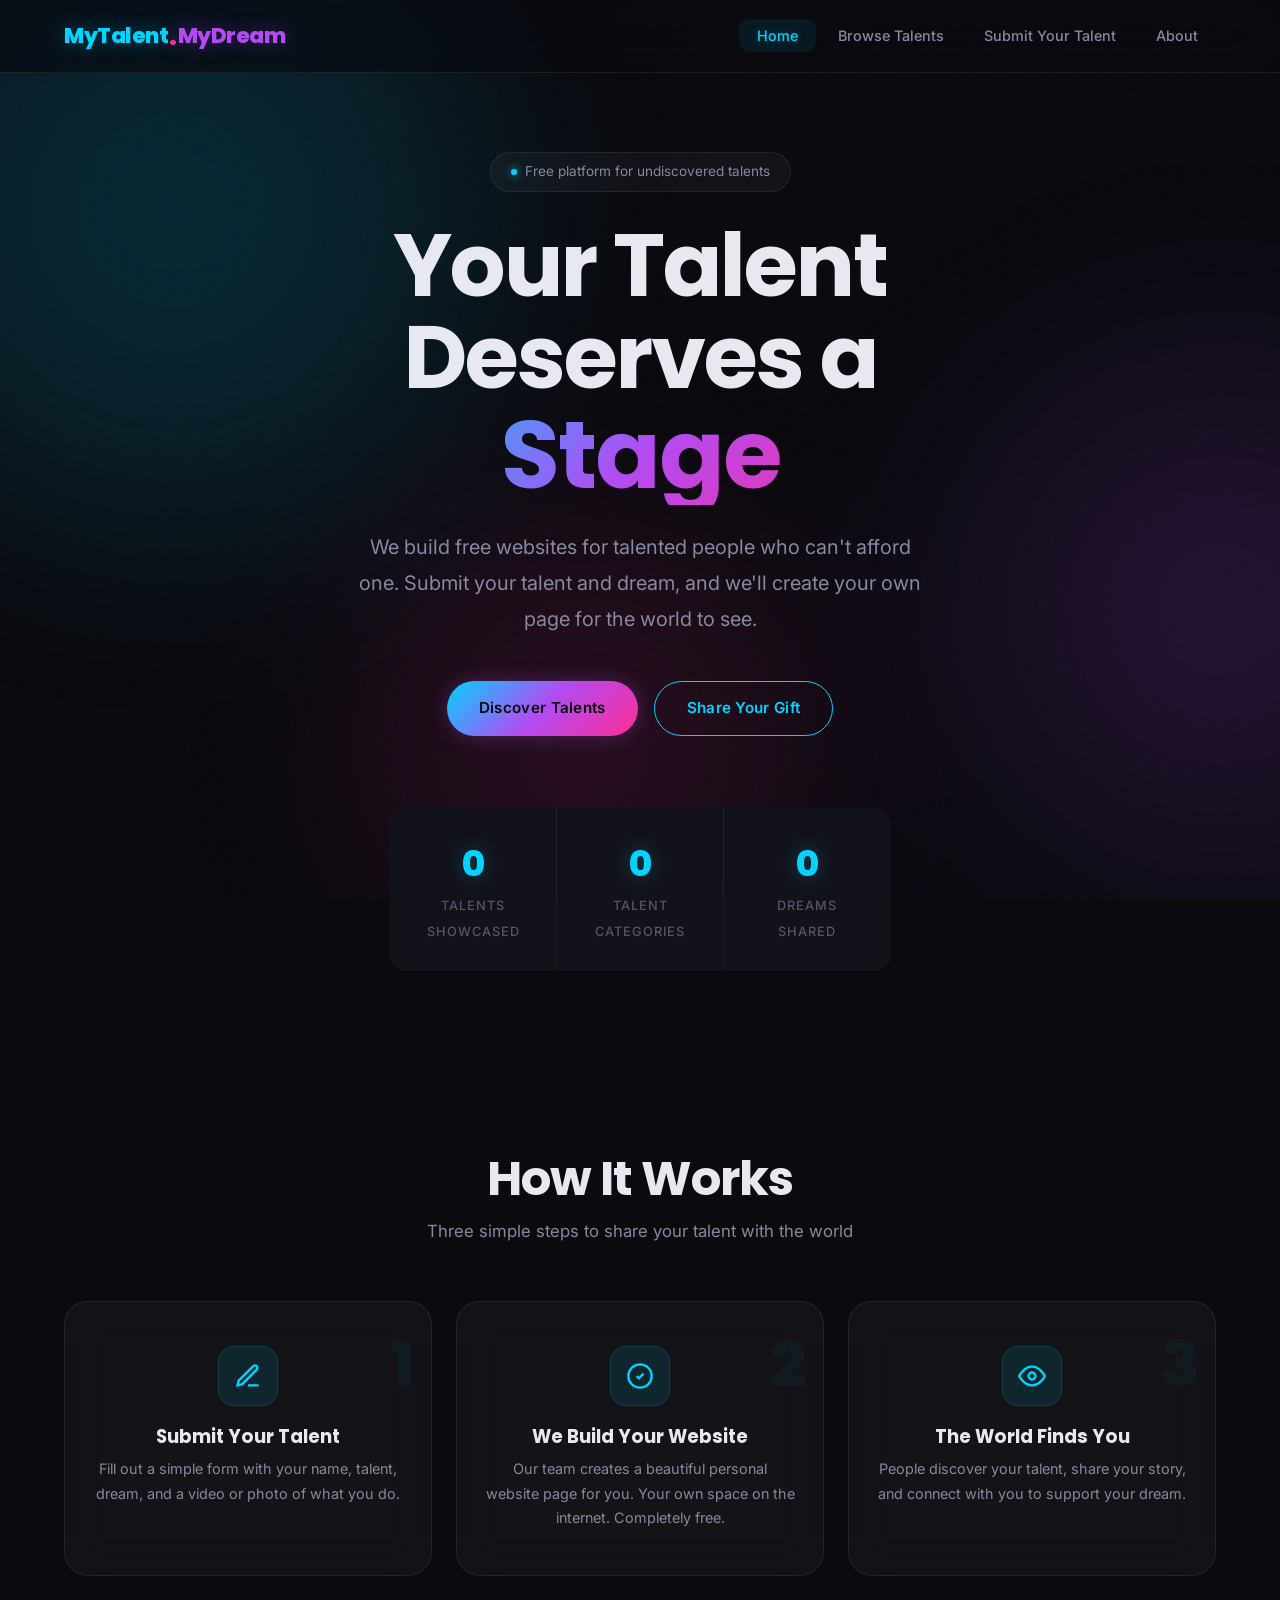
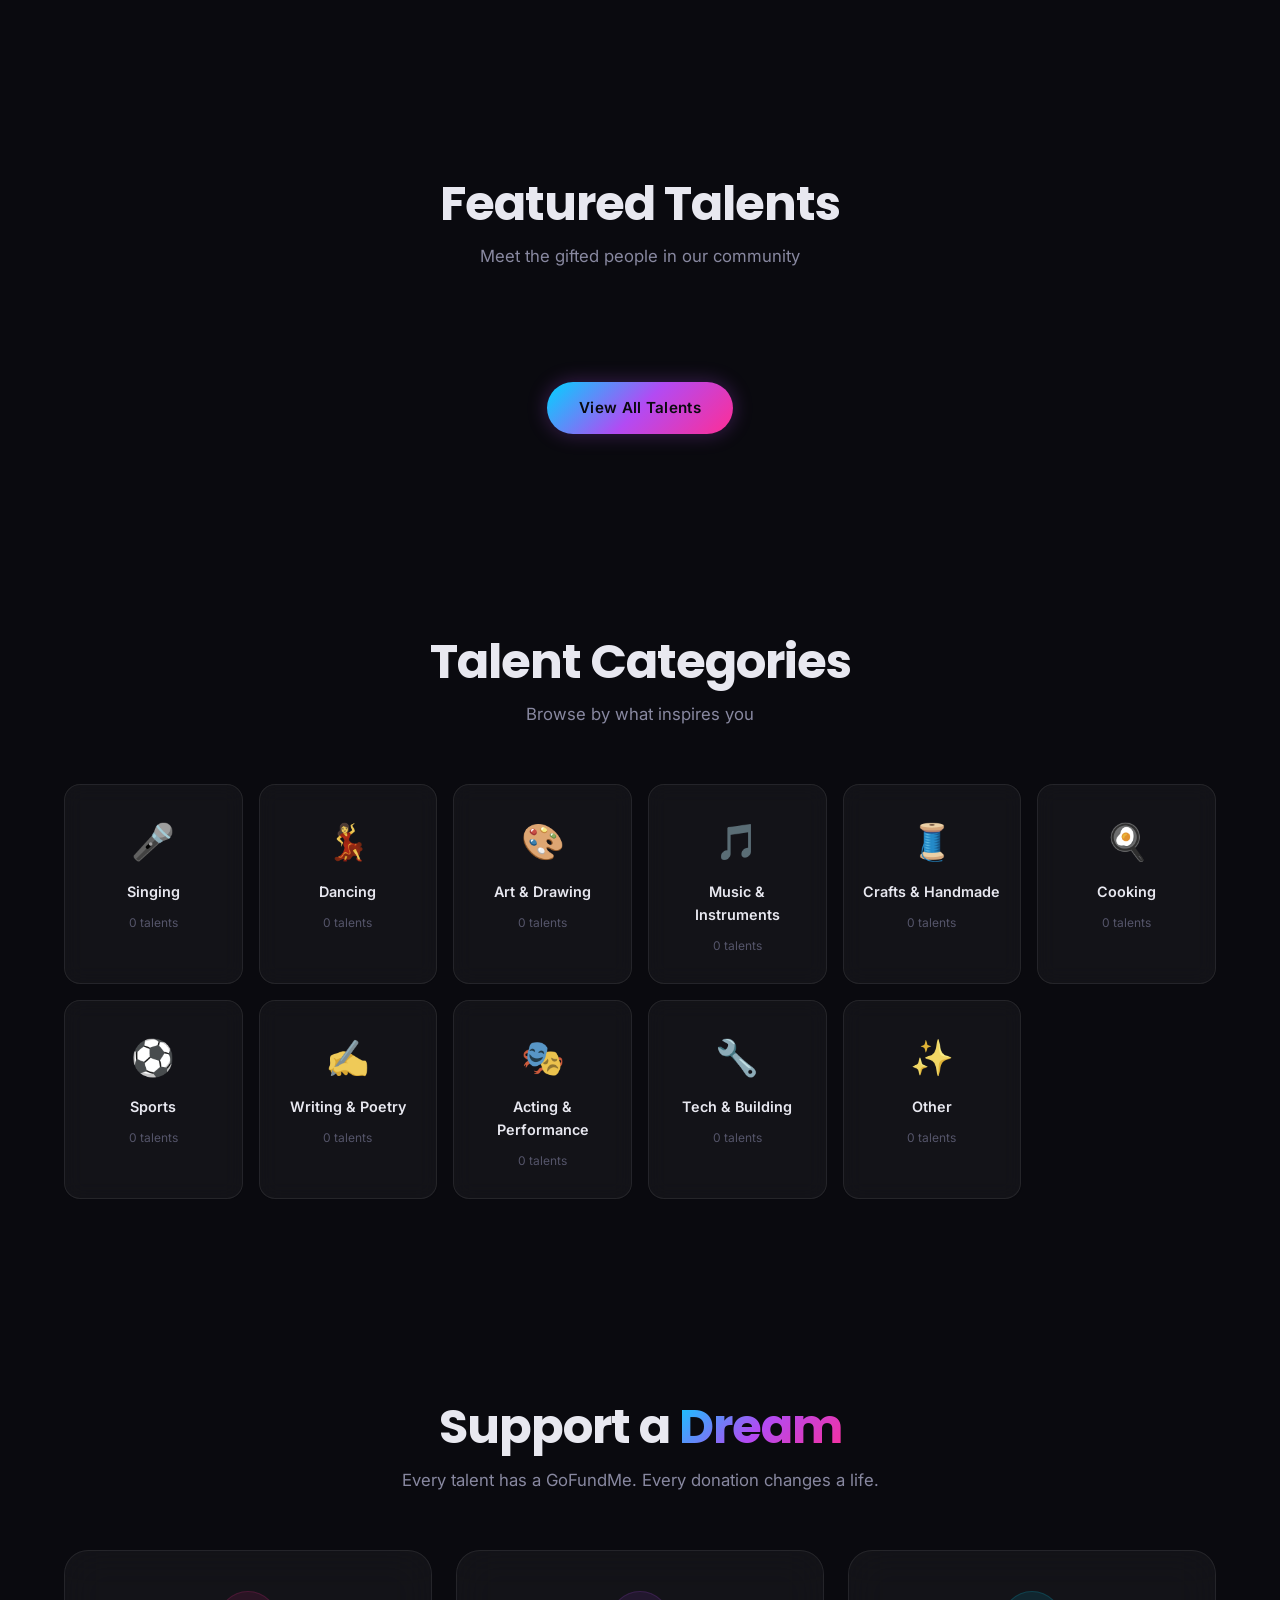
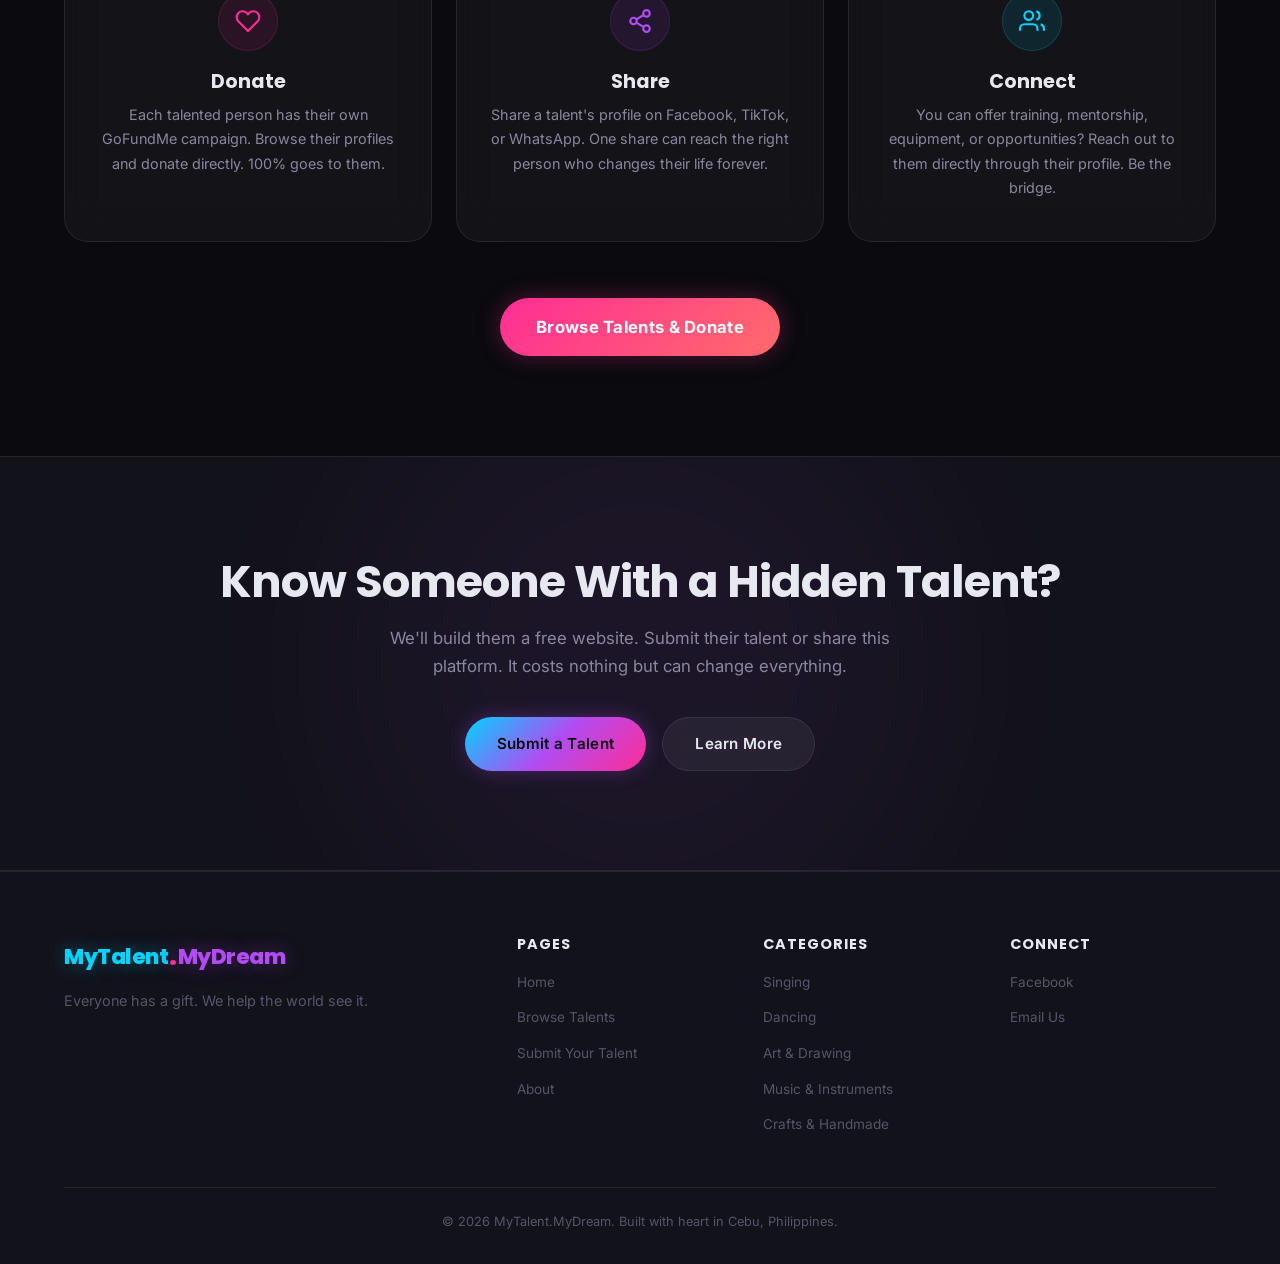
==== commit 46a36a46: "Remove em dashes from all pages, use commas and periods instead Co-Authored-By: Claude Opus 4.6 (1M " ====
--- a/index.html
+++ b/index.html
@@ -4,7 +4,7 @@
     <meta charset="UTF-8">
     <meta name="viewport" content="width=device-width, initial-scale=1.0">
     <title>MyTalent.MyDream — Discover Hidden Talents, Support Real Dreams</title>
-    <meta name="description" content="A free platform showcasing the talents and dreams of underprivileged people in Cebu and beyond. Everyone has a gift — help the world see it.">
+    <meta name="description" content="A free platform showcasing the talents and dreams of underprivileged people in Cebu and beyond. Everyone has a gift. Help the world see it.">
     <meta name="theme-color" content="#0A0A0F">
     <link rel="stylesheet" href="css/style.css">
     <link rel="icon" href="images/favicon.svg" type="image/svg+xml">
@@ -46,7 +46,7 @@
                 Free platform for undiscovered talents
             </div>
             <h1 class="hero-title">Your Talent<br>Deserves a <span class="gradient-text">Stage</span></h1>
-            <p class="hero-subtitle">We build free websites for talented people who can't afford one. Submit your talent and dream — we'll create your own page for the world to see.</p>
+            <p class="hero-subtitle">We build free websites for talented people who can't afford one. Submit your talent and dream, and we'll create your own page for the world to see.</p>
             <div class="hero-buttons">
                 <a href="browse.html" class="btn btn-primary">Discover Talents</a>
                 <a href="submit.html" class="btn btn-secondary">Share Your Gift</a>
@@ -80,7 +80,7 @@
                     </div>
                     <div class="step-number">1</div>
                     <h3>Submit Your Talent</h3>
-                    <p>Fill out a simple form — your name, talent, dream, and a video or photo of what you do.</p>
+                    <p>Fill out a simple form with your name, talent, dream, and a video or photo of what you do.</p>
                 </div>
                 <div class="step-card">
                     <div class="step-icon">
@@ -88,7 +88,7 @@
                     </div>
                     <div class="step-number">2</div>
                     <h3>We Build Your Website</h3>
-                    <p>Our team creates a beautiful personal website page for you — your own space on the internet. Completely free.</p>
+                    <p>Our team creates a beautiful personal website page for you. Your own space on the internet. Completely free.</p>
                 </div>
                 <div class="step-card">
                     <div class="step-icon">
@@ -139,7 +139,7 @@
                         <svg viewBox="0 0 24 24" fill="none" stroke="currentColor" stroke-width="2"><path d="M20.84 4.61a5.5 5.5 0 0 0-7.78 0L12 5.67l-1.06-1.06a5.5 5.5 0 0 0-7.78 7.78l1.06 1.06L12 21.23l7.78-7.78 1.06-1.06a5.5 5.5 0 0 0 0-7.78z"/></svg>
                     </div>
                     <h3>Donate</h3>
-                    <p>Each talented person has their own GoFundMe campaign. Browse their profiles and donate directly — 100% goes to them.</p>
+                    <p>Each talented person has their own GoFundMe campaign. Browse their profiles and donate directly. 100% goes to them.</p>
                 </div>
                 <div class="support-card">
                     <div class="support-card-icon icon-share">
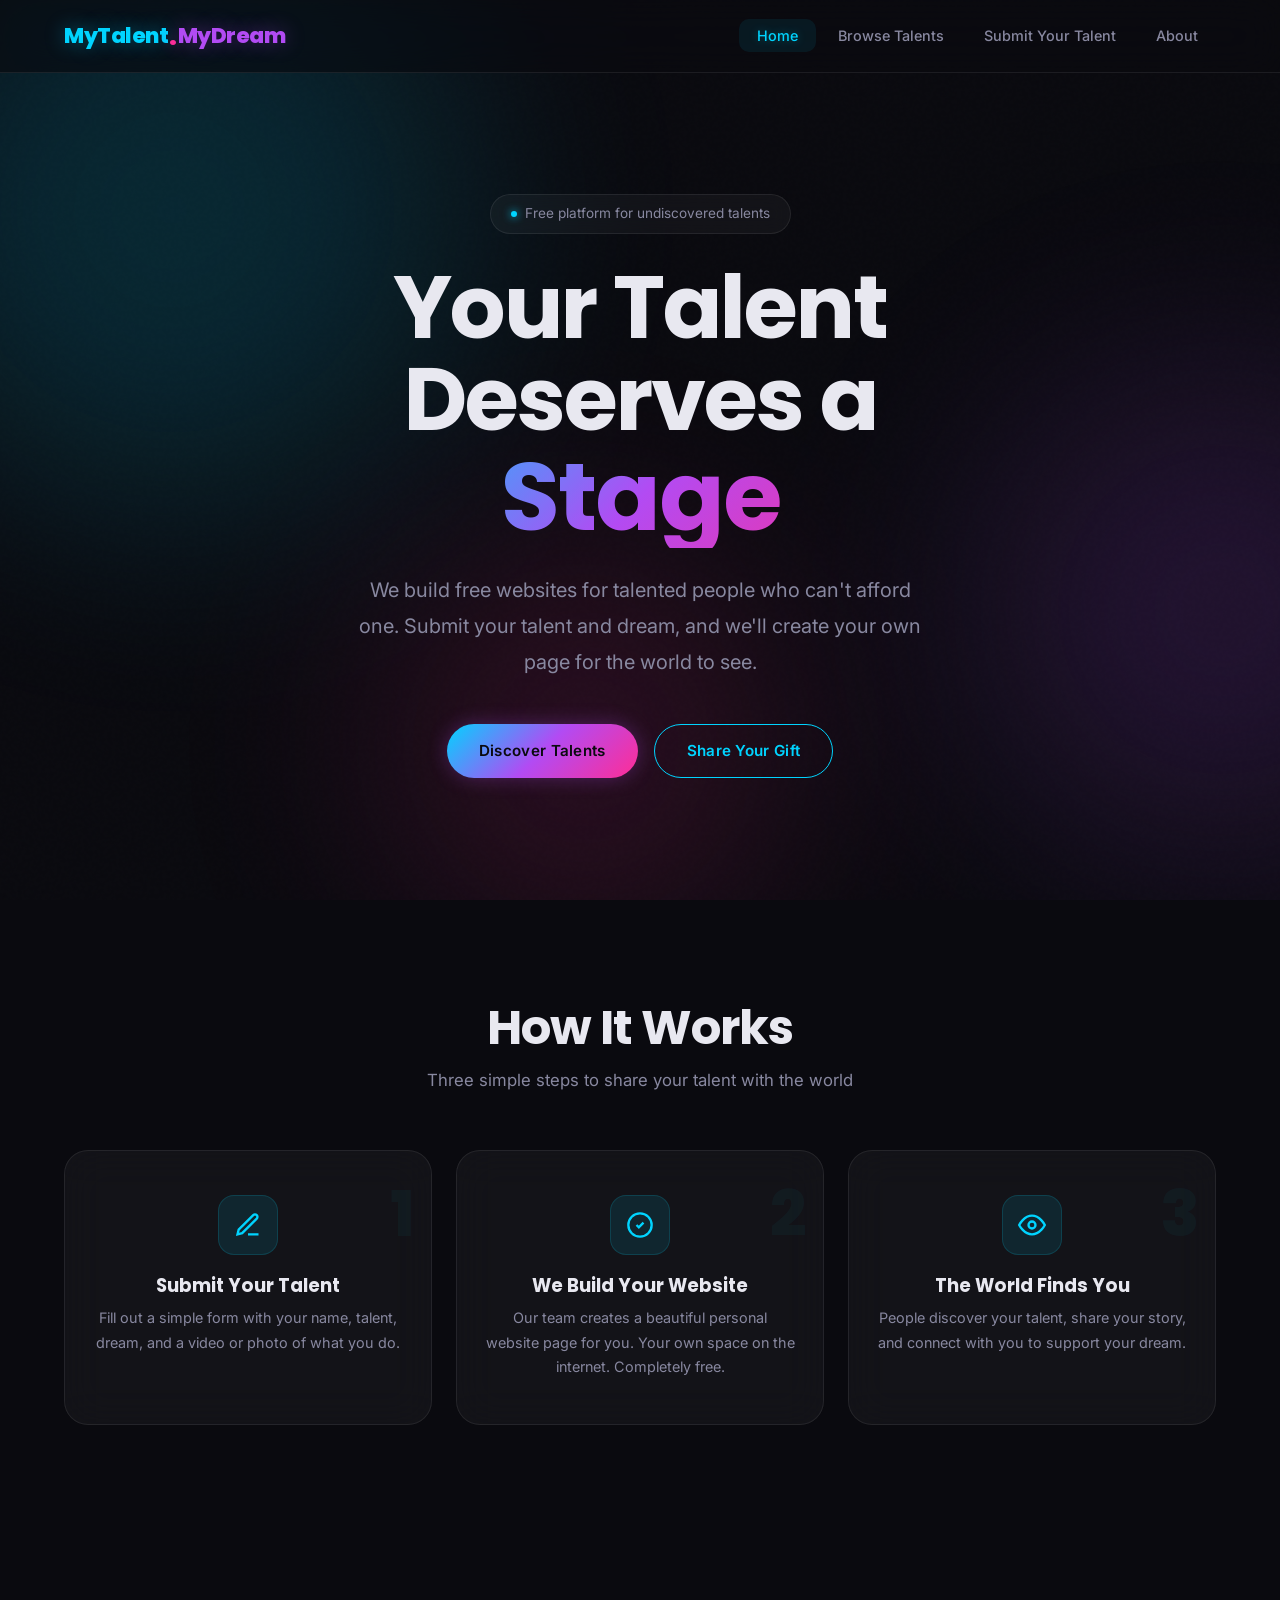
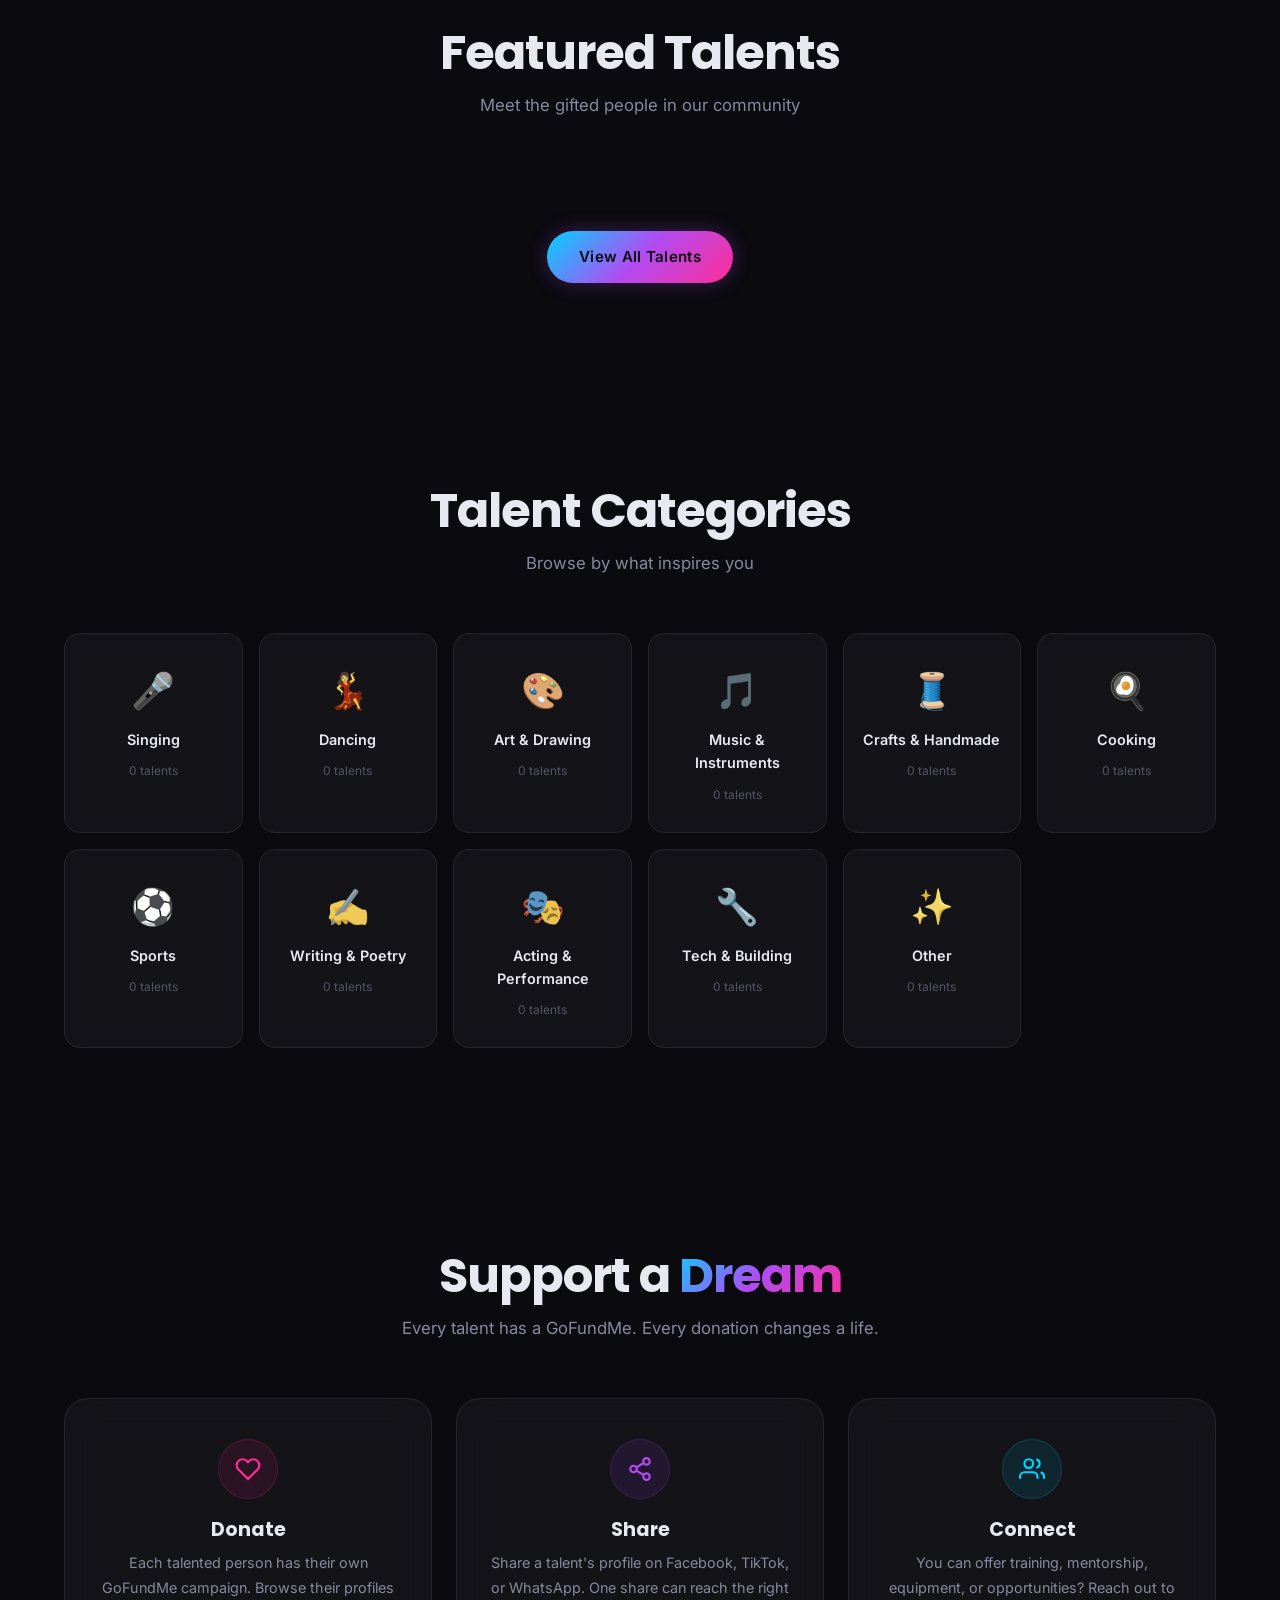
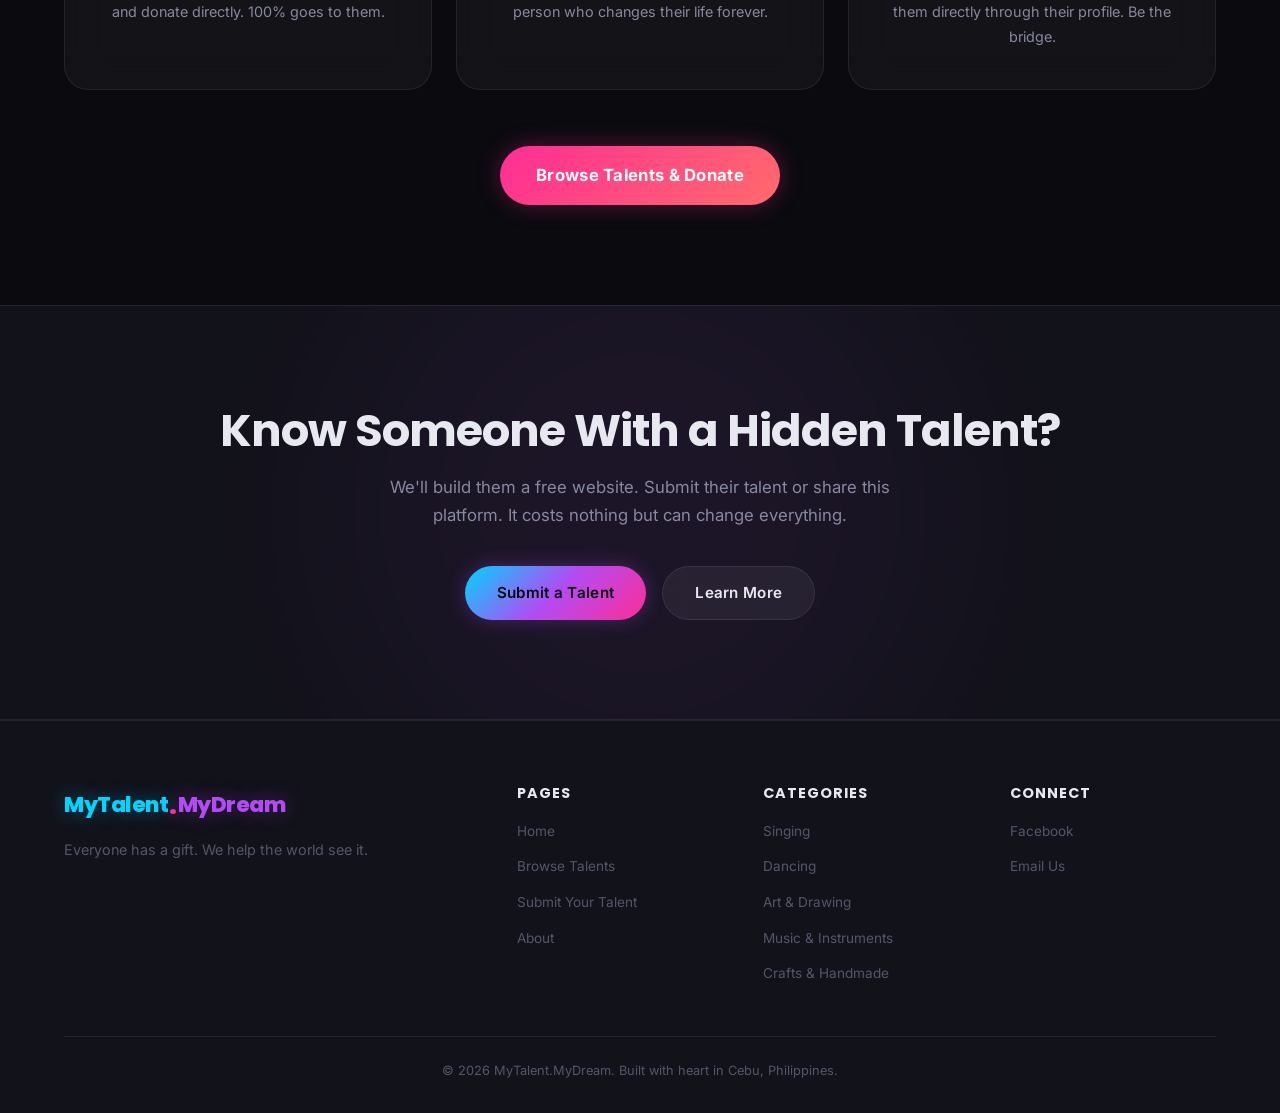
==== commit 11688a8b: "Add full SEO support - Open Graph meta tags on all pages (Facebook/social sharing) - Twitter card me" ====
--- a/index.html
+++ b/index.html
@@ -5,7 +5,44 @@
     <meta name="viewport" content="width=device-width, initial-scale=1.0">
     <title>MyTalent.MyDream — Discover Hidden Talents, Support Real Dreams</title>
     <meta name="description" content="A free platform showcasing the talents and dreams of underprivileged people in Cebu and beyond. Everyone has a gift. Help the world see it.">
+    <meta name="keywords" content="talent showcase, underprivileged talent, support dreams, GoFundMe talent, Cebu talent, free website for talented people, donate to dreams, hidden talent Philippines">
+    <meta name="author" content="MyTalent.MyDream">
+    <meta name="robots" content="index, follow">
+    <link rel="canonical" href="https://mytalentmydream.github.io/">
+
+    <!-- Open Graph / Facebook -->
+    <meta property="og:type" content="website">
+    <meta property="og:url" content="https://mytalentmydream.github.io/">
+    <meta property="og:title" content="MyTalent.MyDream - Everyone Has a Gift">
+    <meta property="og:description" content="We build free websites for talented people who can't afford one. Discover hidden talents, support real dreams, donate through GoFundMe.">
+    <meta property="og:image" content="https://mytalentmydream.github.io/images/og-image.png">
+    <meta property="og:site_name" content="MyTalent.MyDream">
+
+    <!-- Twitter -->
+    <meta name="twitter:card" content="summary_large_image">
+    <meta name="twitter:title" content="MyTalent.MyDream - Everyone Has a Gift">
+    <meta name="twitter:description" content="We build free websites for talented people who can't afford one. Discover hidden talents, support real dreams.">
+    <meta name="twitter:image" content="https://mytalentmydream.github.io/images/og-image.png">
+
     <meta name="theme-color" content="#0A0A0F">
+
+    <!-- Structured Data -->
+    <script type="application/ld+json">
+    {
+        "@context": "https://schema.org",
+        "@type": "Organization",
+        "name": "MyTalent.MyDream",
+        "url": "https://mytalentmydream.github.io",
+        "description": "A free platform that builds websites for talented underprivileged people and connects them with donors through GoFundMe.",
+        "logo": "https://mytalentmydream.github.io/images/favicon.svg",
+        "sameAs": [],
+        "areaServed": {
+            "@type": "Place",
+            "name": "Cebu, Philippines"
+        }
+    }
+    </script>
+
     <link rel="stylesheet" href="css/style.css">
     <link rel="icon" href="images/favicon.svg" type="image/svg+xml">
     <link rel="preconnect" href="https://fonts.googleapis.com">
@@ -51,20 +88,6 @@
                 <a href="browse.html" class="btn btn-primary">Discover Talents</a>
                 <a href="submit.html" class="btn btn-secondary">Share Your Gift</a>
             </div>
-            <div class="hero-stats">
-                <div class="stat">
-                    <span class="stat-number" id="talentCount">0</span>
-                    <span class="stat-label">Talents Showcased</span>
-                </div>
-                <div class="stat">
-                    <span class="stat-number" id="categoryCount">0</span>
-                    <span class="stat-label">Talent Categories</span>
-                </div>
-                <div class="stat">
-                    <span class="stat-number" id="dreamCount">0</span>
-                    <span class="stat-label">Dreams Shared</span>
-                </div>
-            </div>
         </div>
     </section>
 
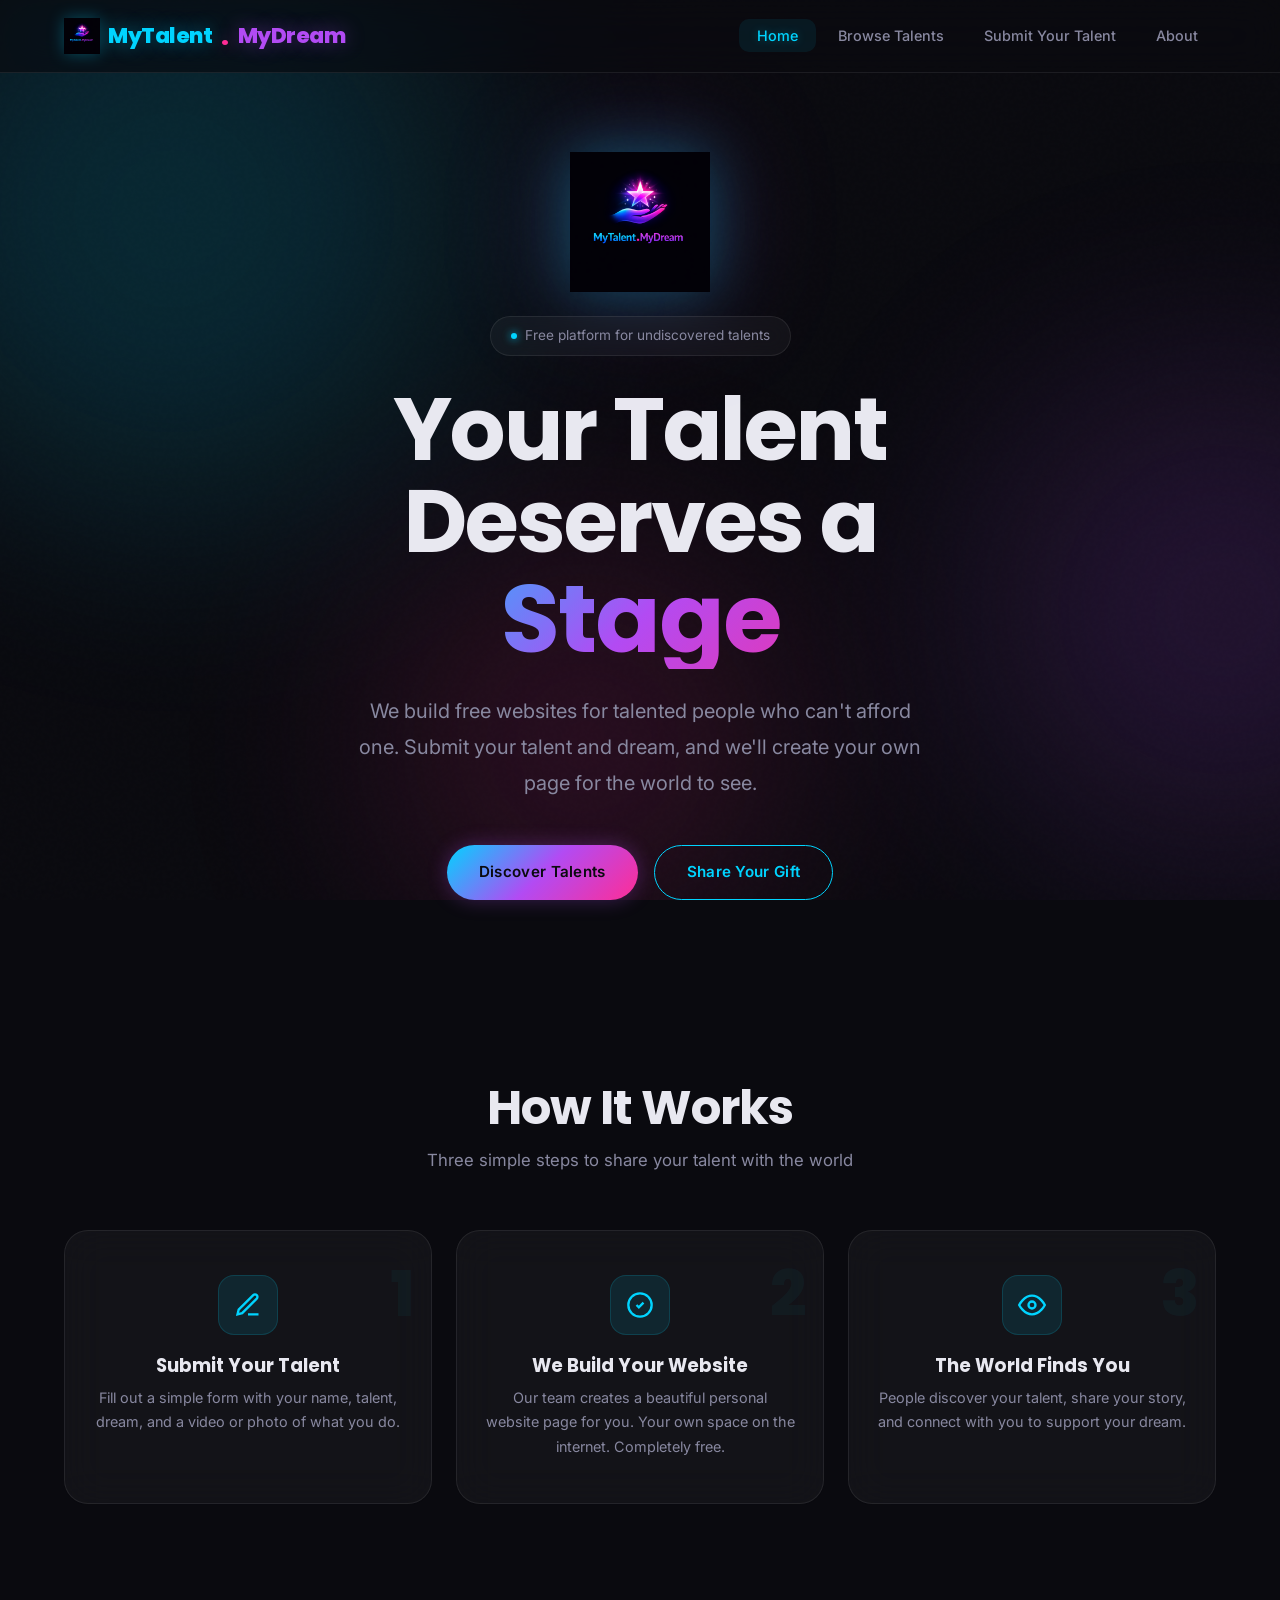
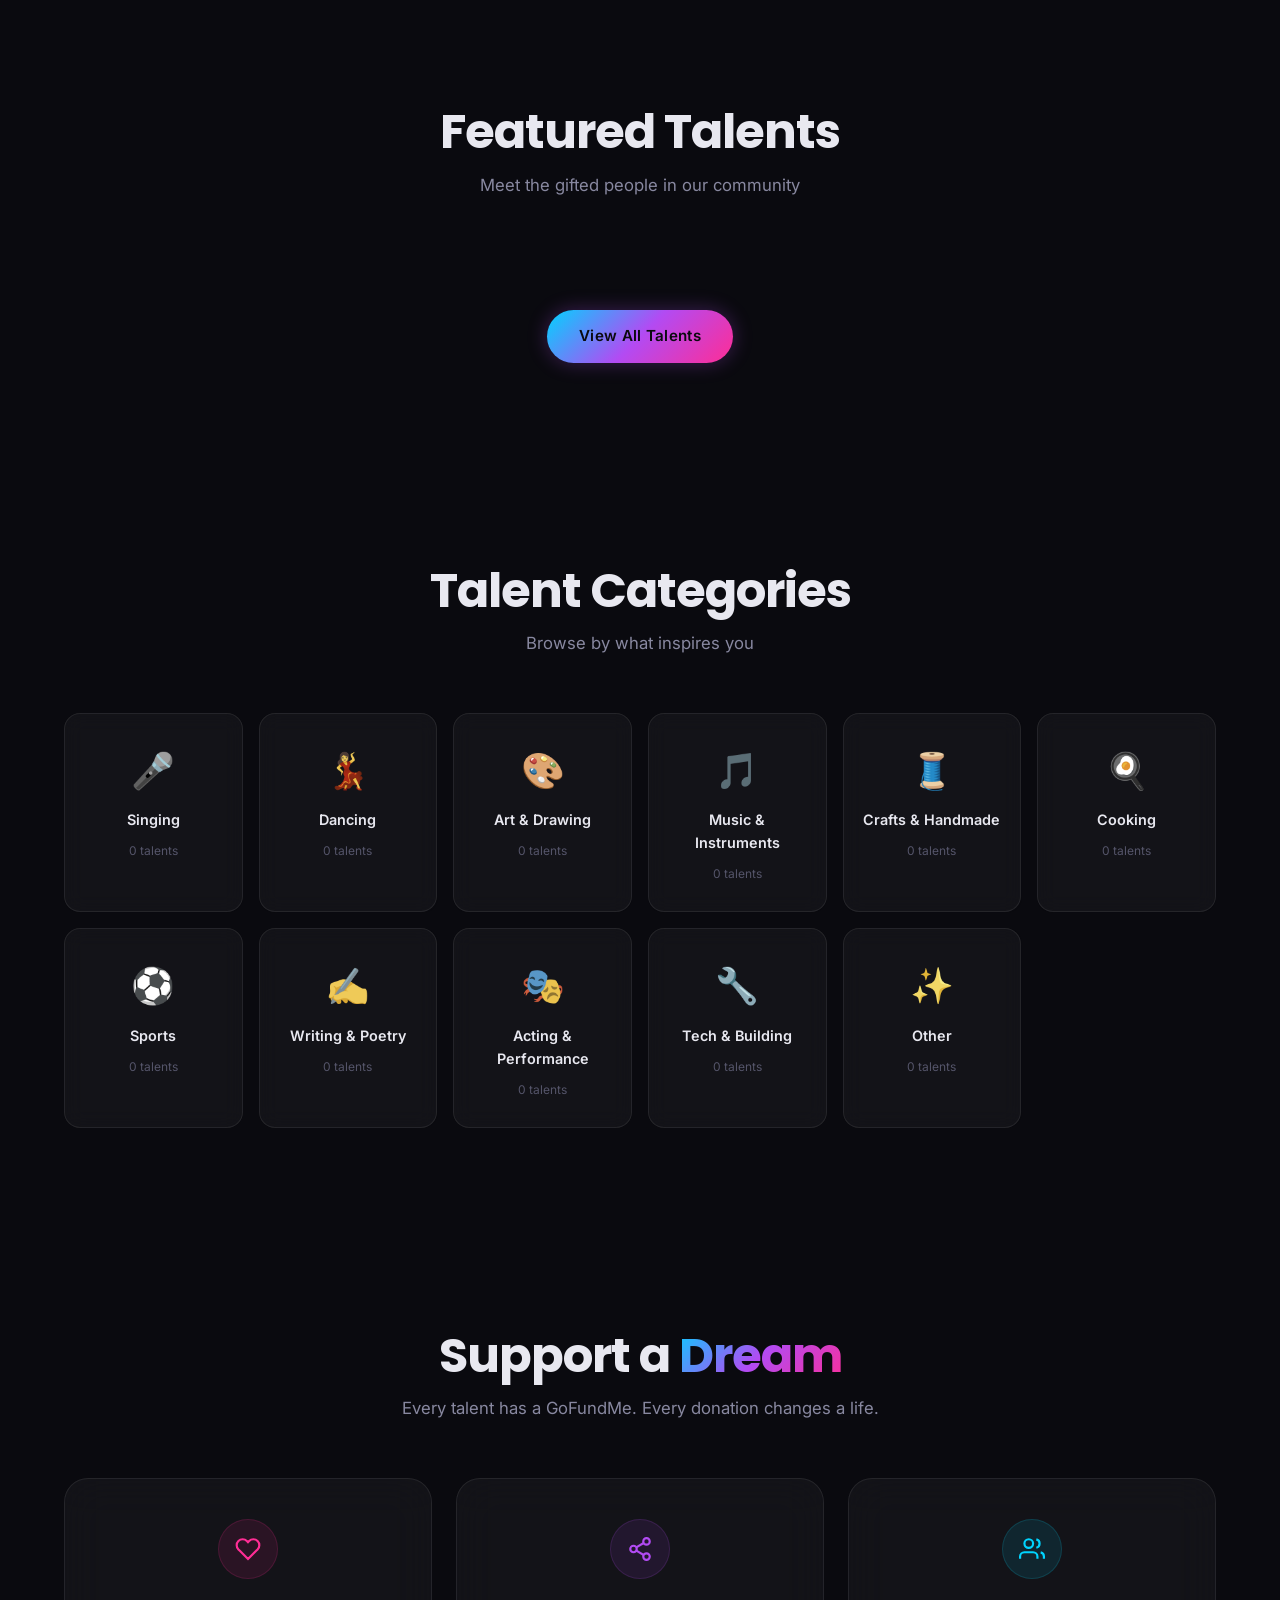
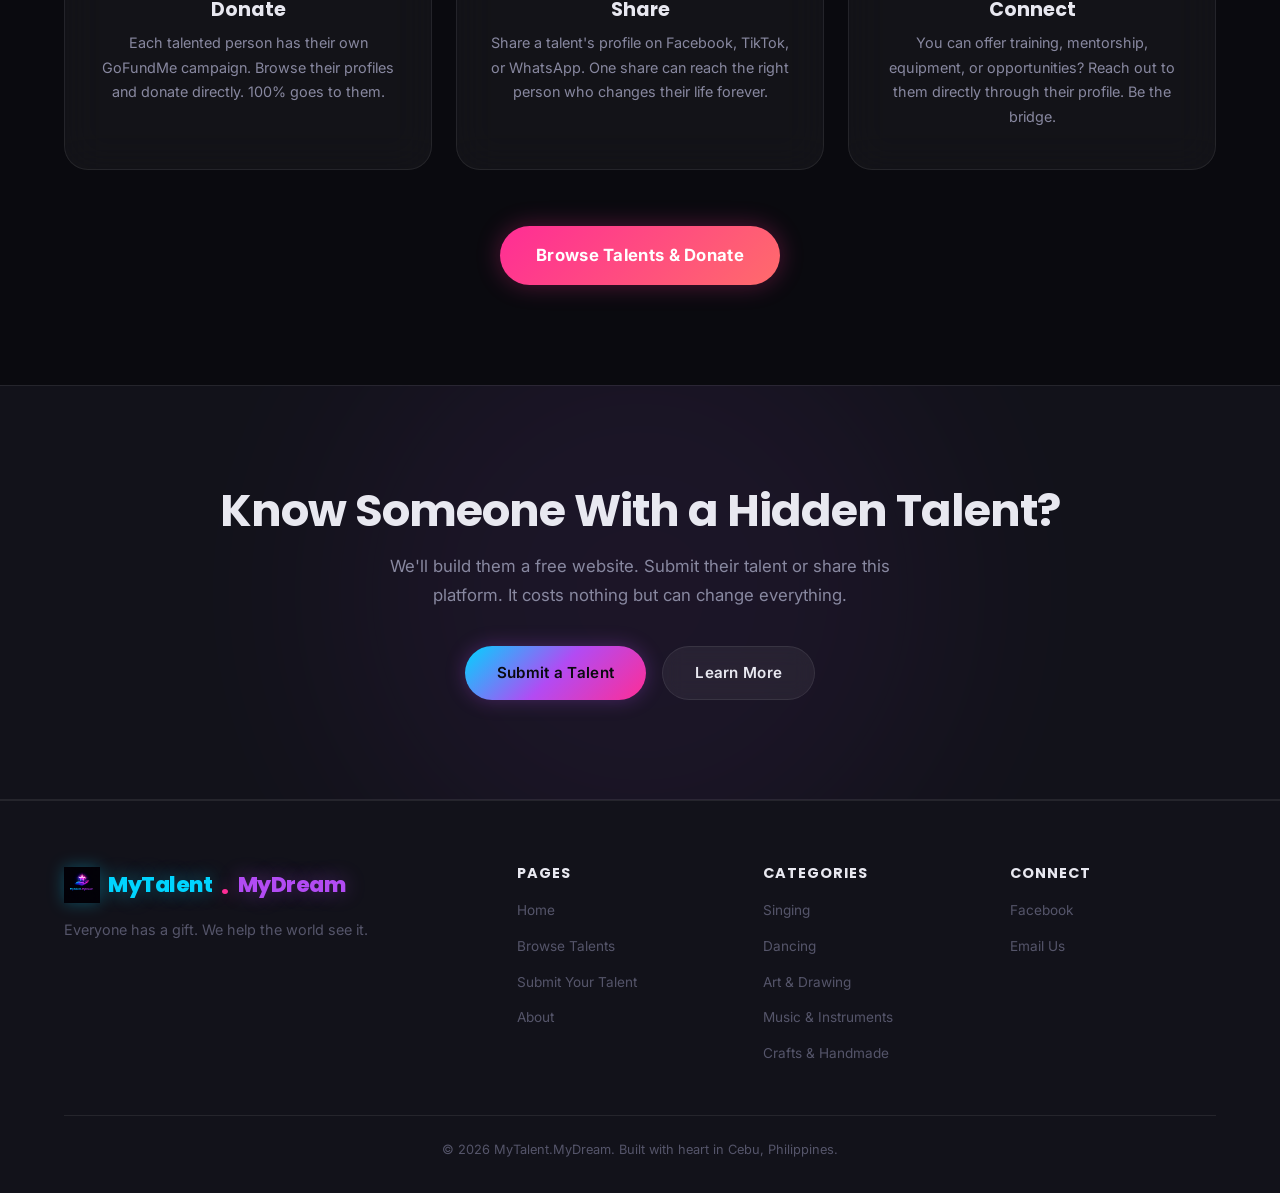
==== commit e75391b4: "Add logo to website - Logo in navbar on all pages (with neon glow effect) - Logo in footer - Floatin" ====
--- a/index.html
+++ b/index.html
@@ -24,6 +24,7 @@
     <meta name="twitter:description" content="We build free websites for talented people who can't afford one. Discover hidden talents, support real dreams.">
     <meta name="twitter:image" content="https://mytalentmydream.github.io/images/og-image.png">
 
+    <meta name="google-site-verification" content="VuAEJtLXqR9cOJ4-tb4MtYtlkbo6wJHVKQzmNMFqSGM">
     <meta name="theme-color" content="#0A0A0F">
 
     <!-- Structured Data -->
@@ -34,7 +35,7 @@
         "name": "MyTalent.MyDream",
         "url": "https://mytalentmydream.github.io",
         "description": "A free platform that builds websites for talented underprivileged people and connects them with donors through GoFundMe.",
-        "logo": "https://mytalentmydream.github.io/images/favicon.svg",
+        "logo": "https://mytalentmydream.github.io/images/logo.png",
         "sameAs": [],
         "areaServed": {
             "@type": "Place",
@@ -61,7 +62,7 @@
     <nav class="navbar" id="navbar">
         <div class="container nav-container">
             <a href="index.html" class="logo">
-                <span class="logo-talent">MyTalent</span><span class="logo-dot">.</span><span class="logo-dream">MyDream</span>
+                <img src="images/logo.png" alt="MyTalent.MyDream" class="logo-icon"><span class="logo-talent">MyTalent</span><span class="logo-dot">.</span><span class="logo-dream">MyDream</span>
             </a>
             <button class="mobile-toggle" id="mobileToggle" aria-label="Toggle menu">
                 <span></span><span></span><span></span>
@@ -78,6 +79,7 @@
     <!-- Hero Section -->
     <section class="hero">
         <div class="container hero-content">
+            <img src="images/logo.png" alt="MyTalent.MyDream" class="hero-logo">
             <div class="hero-tag">
                 <span class="hero-tag-dot"></span>
                 Free platform for undiscovered talents
@@ -205,7 +207,7 @@
             <div class="footer-grid">
                 <div class="footer-brand">
                     <a href="index.html" class="logo">
-                        <span class="logo-talent">MyTalent</span><span class="logo-dot">.</span><span class="logo-dream">MyDream</span>
+                        <img src="images/logo.png" alt="MyTalent.MyDream" class="logo-icon"><span class="logo-talent">MyTalent</span><span class="logo-dot">.</span><span class="logo-dream">MyDream</span>
                     </a>
                     <p>Everyone has a gift. We help the world see it.</p>
                 </div>
--- a/css/style.css
+++ b/css/style.css
@@ -220,6 +220,14 @@
     display: flex;
     align-items: center;
     letter-spacing: -0.5px;
+    gap: 8px;
+}
+
+.logo-icon {
+    width: 36px;
+    height: 36px;
+    object-fit: contain;
+    filter: drop-shadow(0 0 8px rgba(0, 212, 255, 0.3));
 }
 
 .logo-talent {
@@ -299,6 +307,20 @@
     position: relative;
     text-align: center;
     padding: 80px 0;
+}
+
+.hero-logo {
+    width: 140px;
+    height: 140px;
+    object-fit: contain;
+    margin: 0 auto 24px;
+    filter: drop-shadow(0 0 30px rgba(0, 212, 255, 0.3)) drop-shadow(0 0 60px rgba(178, 75, 243, 0.2));
+    animation: logoFloat 4s ease-in-out infinite;
+}
+
+@keyframes logoFloat {
+    0%, 100% { transform: translateY(0); }
+    50% { transform: translateY(-10px); }
 }
 
 .hero-tag {
@@ -1492,6 +1514,61 @@
     box-shadow: 0 0 8px rgba(0, 212, 255, 0.4);
 }
 
+/* --- Sponsor Appeal --- */
+.sponsor-appeal {
+    padding: 44px;
+    border-radius: var(--radius-lg);
+    background: var(--glass);
+    border: 1px solid var(--glass-border);
+    backdrop-filter: blur(20px);
+    position: relative;
+    overflow: hidden;
+}
+
+.sponsor-appeal::before {
+    content: '';
+    position: absolute;
+    top: 0;
+    left: 0;
+    right: 0;
+    height: 3px;
+    background: linear-gradient(90deg, var(--neon-pink), var(--neon-purple), var(--neon-blue));
+}
+
+.sponsor-appeal h2 {
+    color: var(--neon-pink) !important;
+    text-shadow: 0 0 20px rgba(255, 45, 149, 0.3);
+}
+
+.sponsor-quote {
+    margin: 28px 0;
+    padding: 28px 32px;
+    border-radius: var(--radius);
+    background: linear-gradient(135deg, rgba(255, 45, 149, 0.06), rgba(178, 75, 243, 0.06));
+    border-left: 3px solid var(--neon-pink);
+    position: relative;
+}
+
+.sponsor-quote p {
+    font-size: 1.2rem !important;
+    font-style: italic;
+    color: var(--text) !important;
+    font-weight: 500;
+    line-height: 1.6 !important;
+    margin-bottom: 0 !important;
+}
+
+.sponsor-cta {
+    text-align: center;
+    margin-top: 32px;
+}
+
+@media (max-width: 768px) {
+    .sponsor-appeal {
+        padding: 28px;
+    }
+}
+
 .about-cta {
     text-align: center;
     margin-top: 56px;
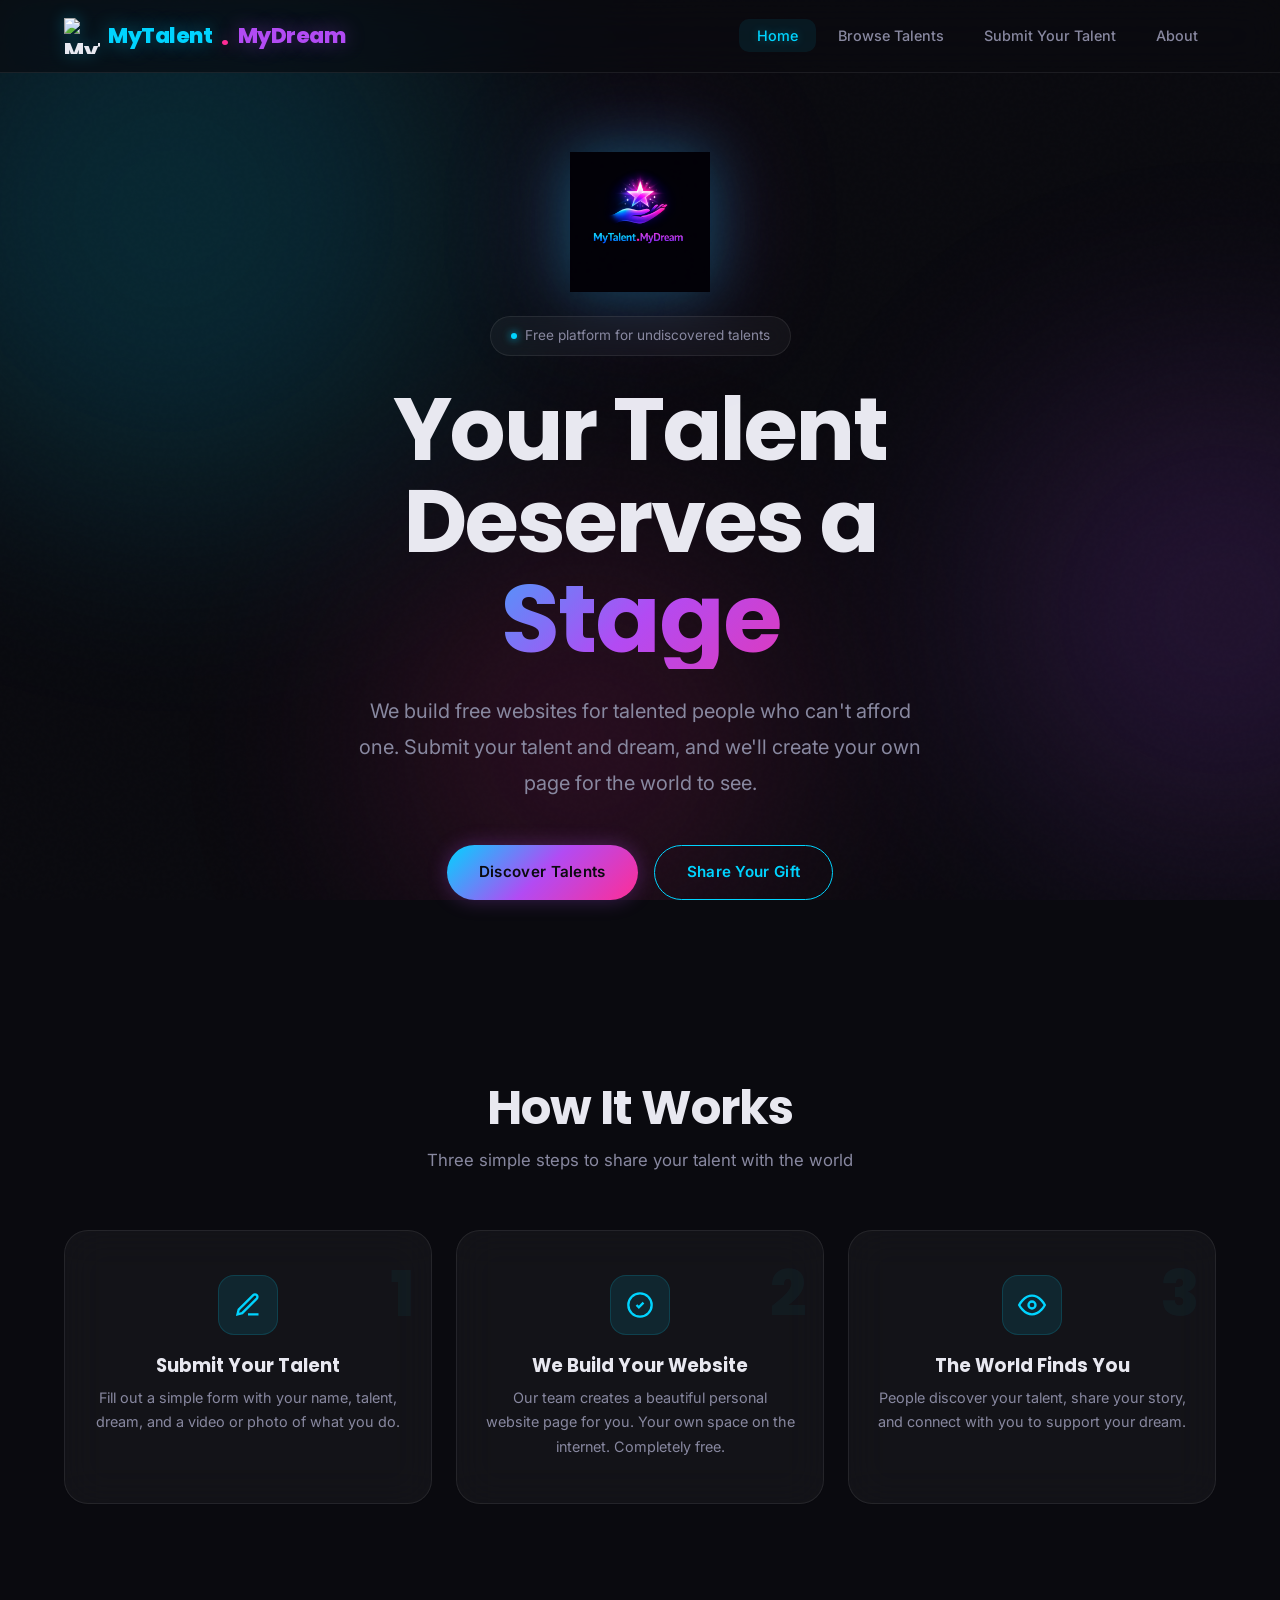
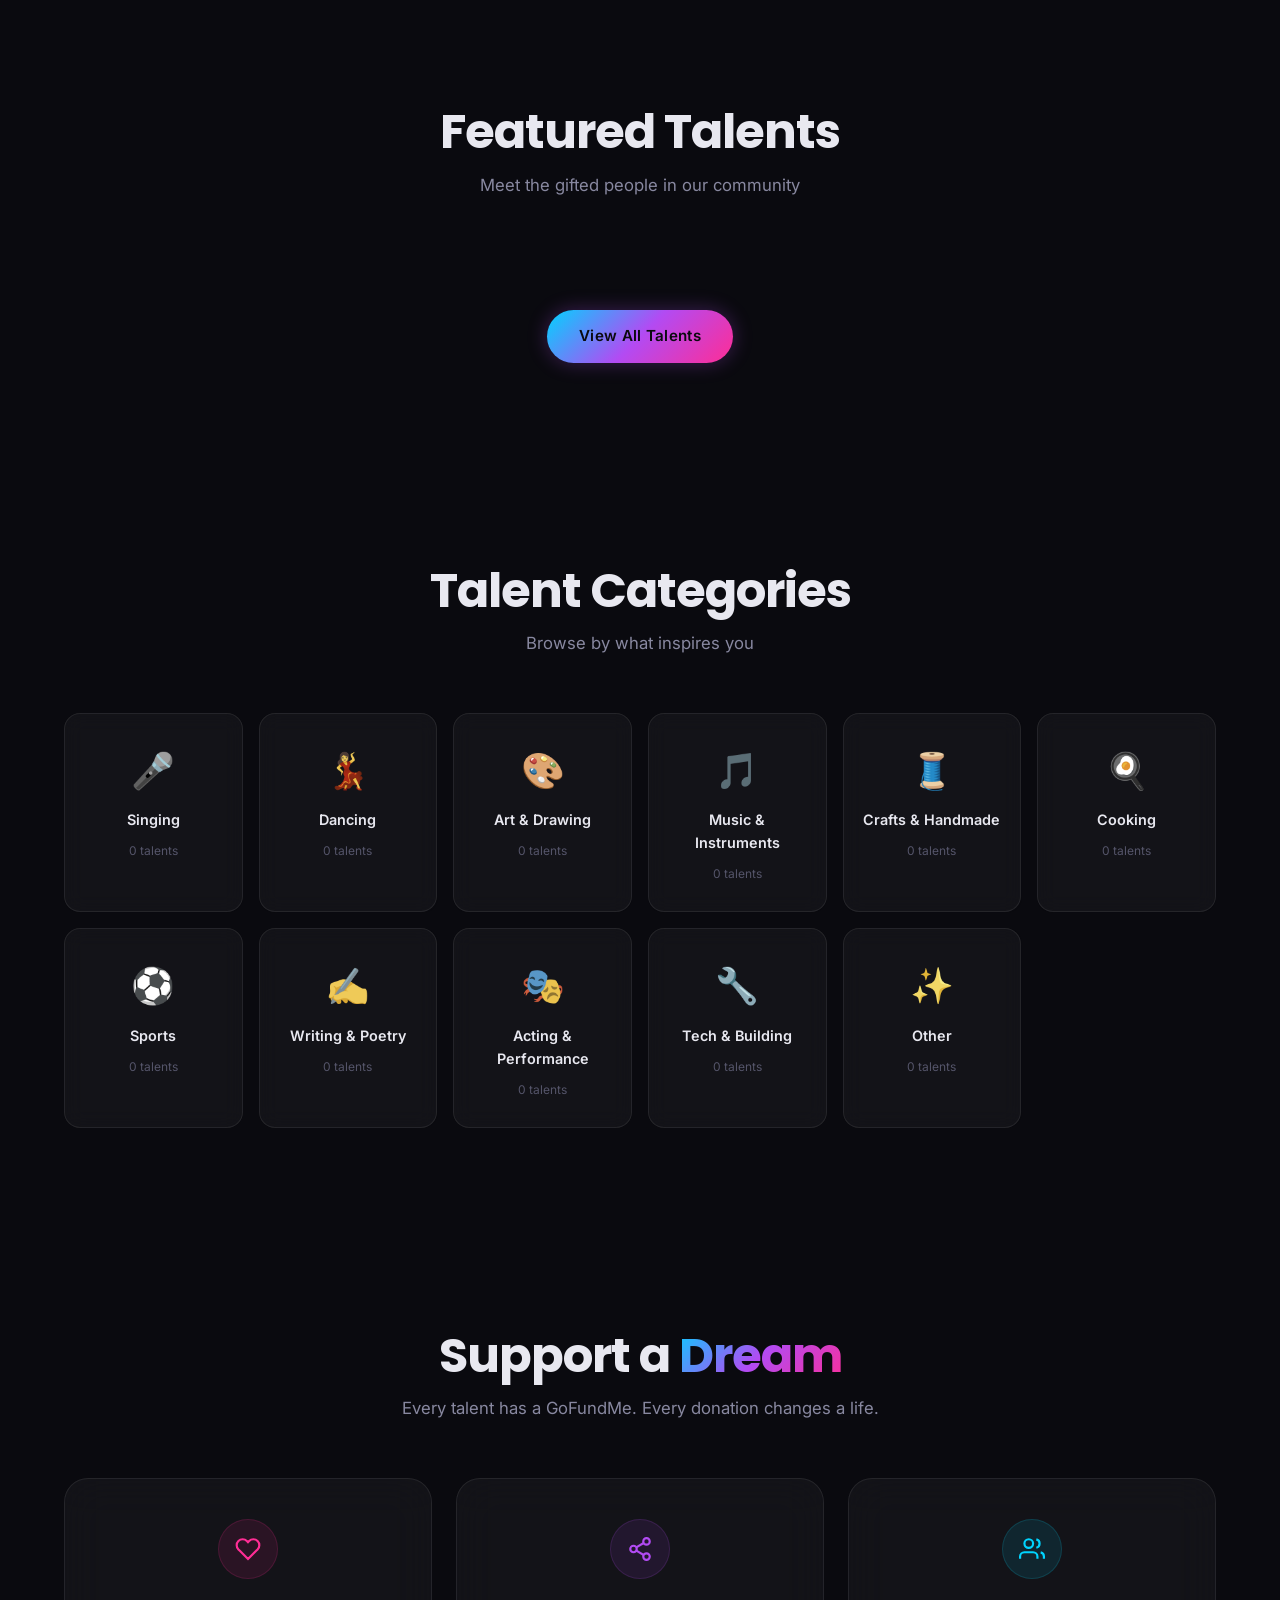
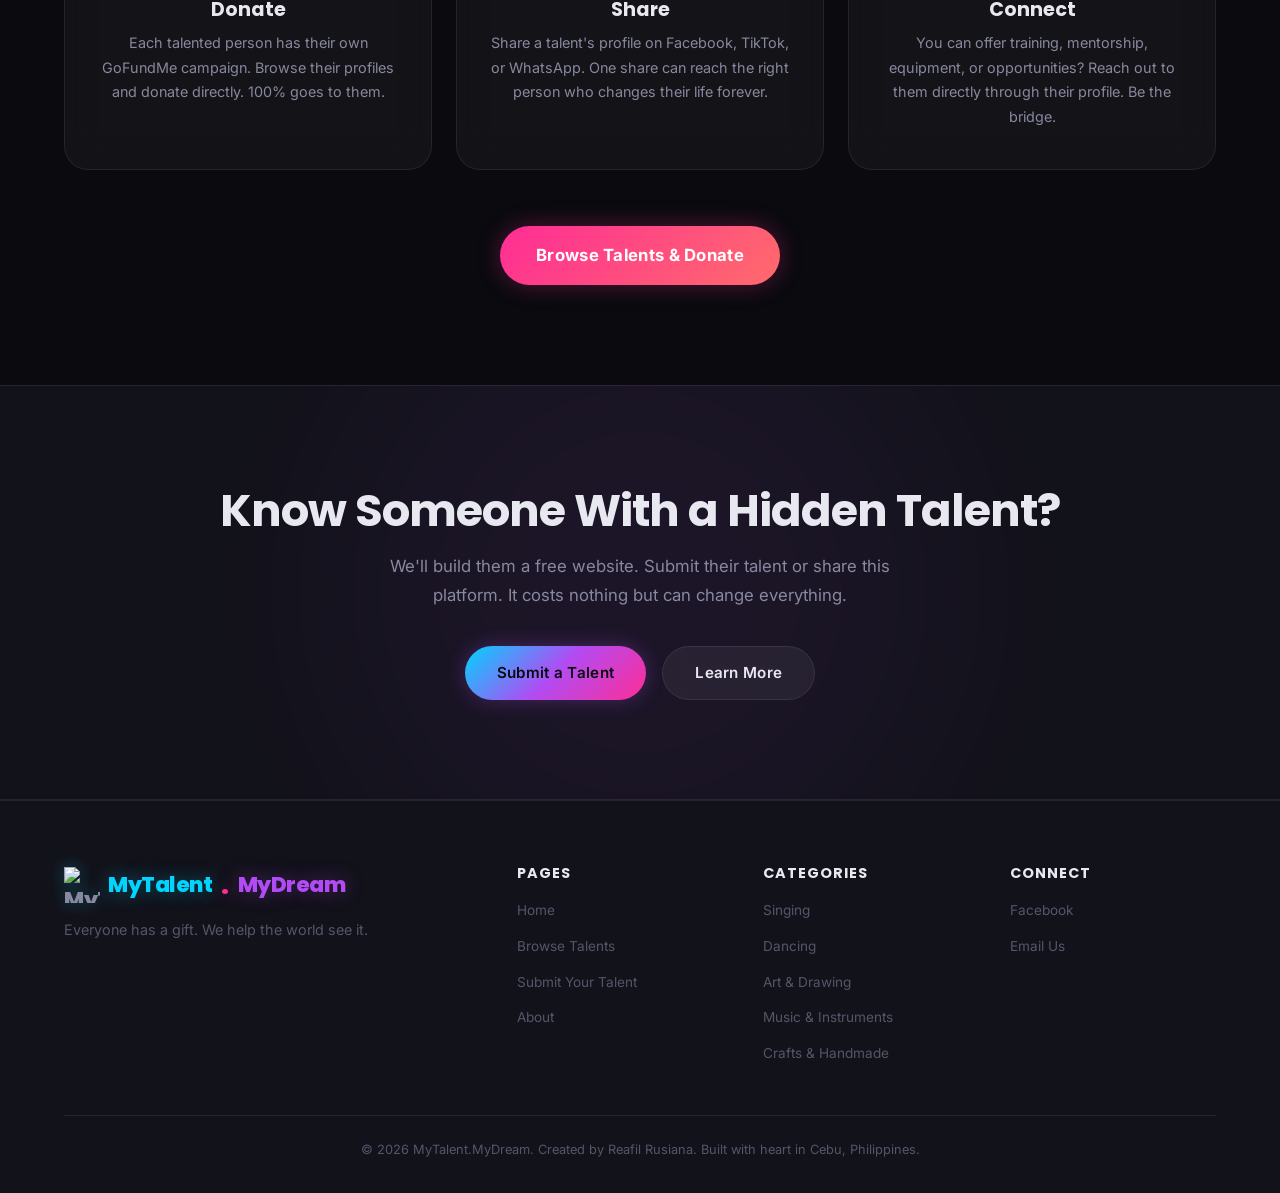
==== commit 5b183dda: "Add creator name: Reafil Rusiana on About page and all footers Co-Authored-By: Claude Opus 4.6 (1M c" ====
--- a/index.html
+++ b/index.html
@@ -62,7 +62,7 @@
     <nav class="navbar" id="navbar">
         <div class="container nav-container">
             <a href="index.html" class="logo">
-                <img src="images/logo.png" alt="MyTalent.MyDream" class="logo-icon"><span class="logo-talent">MyTalent</span><span class="logo-dot">.</span><span class="logo-dream">MyDream</span>
+                <img src="images/logo-icon.png" alt="MyTalent.MyDream" class="logo-icon"><span class="logo-talent">MyTalent</span><span class="logo-dot">.</span><span class="logo-dream">MyDream</span>
             </a>
             <button class="mobile-toggle" id="mobileToggle" aria-label="Toggle menu">
                 <span></span><span></span><span></span>
@@ -207,7 +207,7 @@
             <div class="footer-grid">
                 <div class="footer-brand">
                     <a href="index.html" class="logo">
-                        <img src="images/logo.png" alt="MyTalent.MyDream" class="logo-icon"><span class="logo-talent">MyTalent</span><span class="logo-dot">.</span><span class="logo-dream">MyDream</span>
+                        <img src="images/logo-icon.png" alt="MyTalent.MyDream" class="logo-icon"><span class="logo-talent">MyTalent</span><span class="logo-dot">.</span><span class="logo-dream">MyDream</span>
                     </a>
                     <p>Everyone has a gift. We help the world see it.</p>
                 </div>
@@ -235,7 +235,7 @@
                 </div>
             </div>
             <div class="footer-bottom">
-                <p>&copy; 2026 MyTalent.MyDream. Built with heart in Cebu, Philippines.</p>
+                <p>&copy; 2026 MyTalent.MyDream. Created by Reafil Rusiana. Built with heart in Cebu, Philippines.</p>
             </div>
         </div>
     </footer>
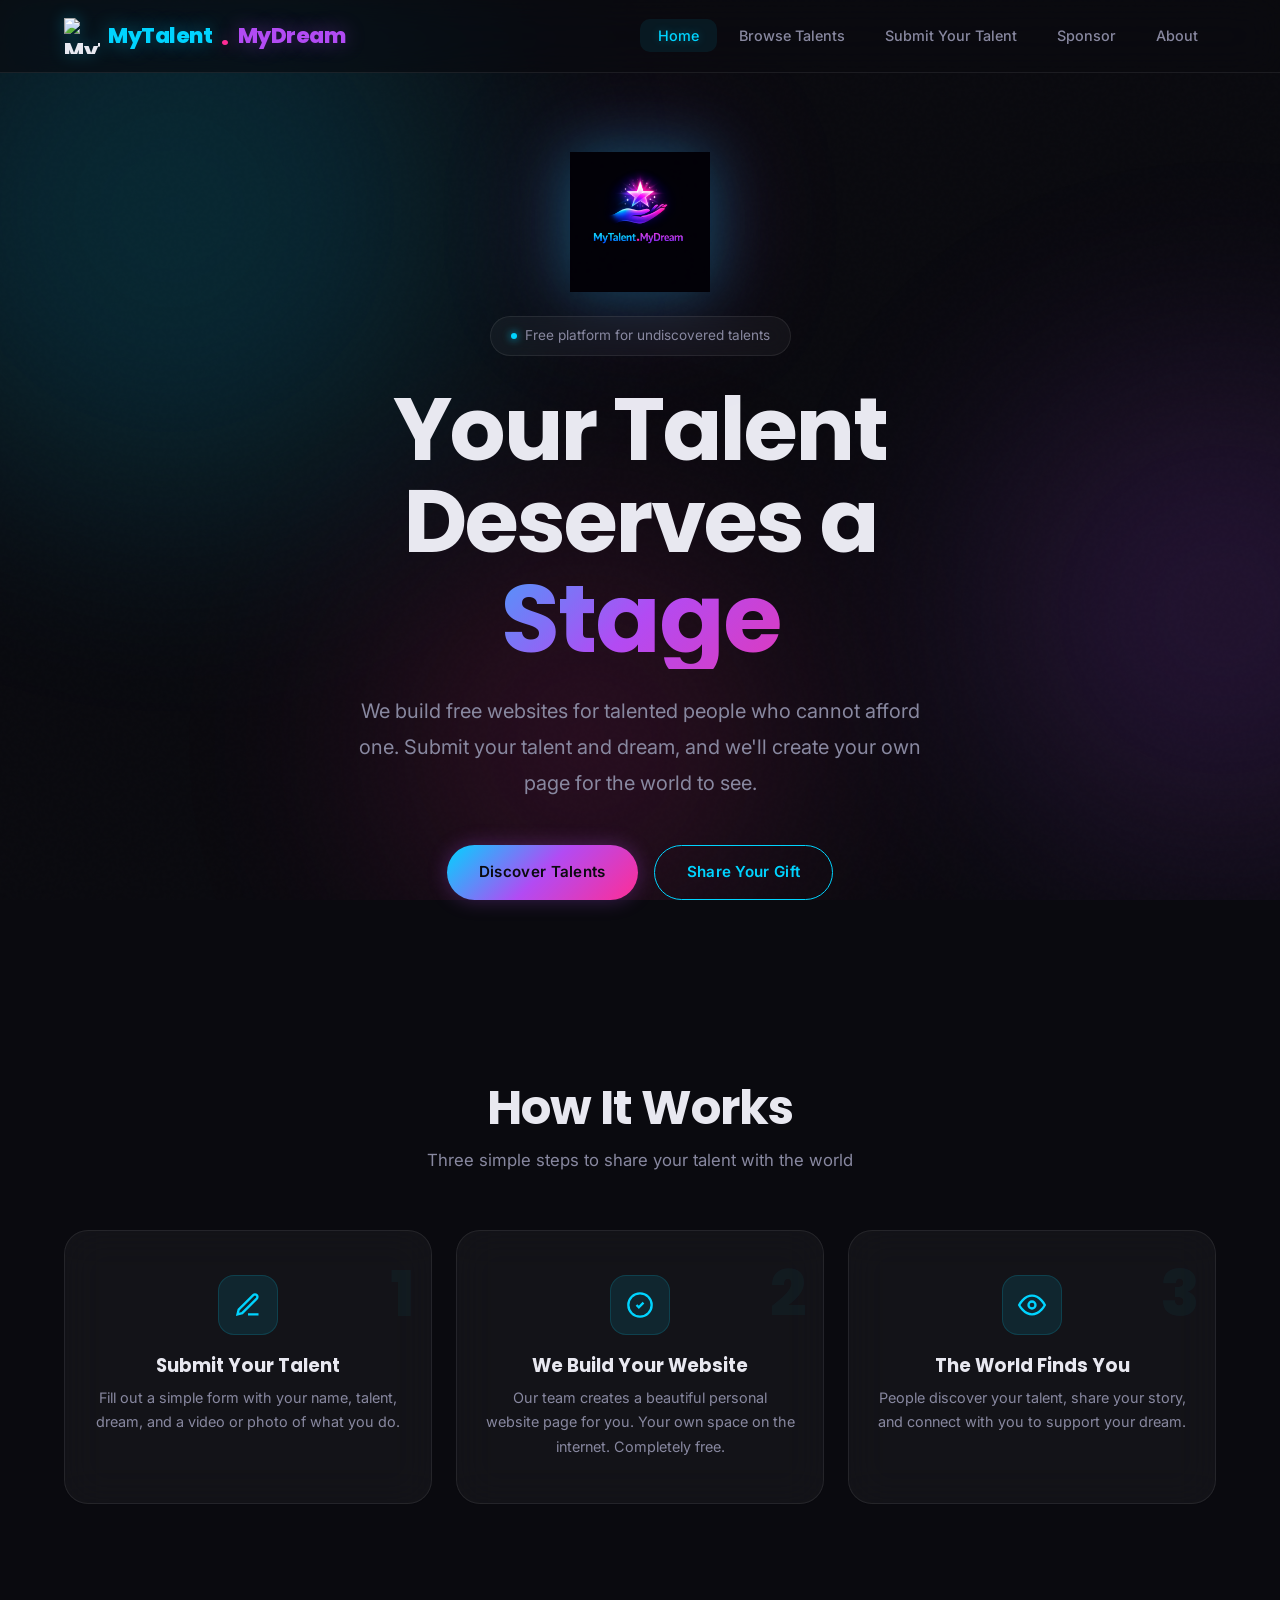
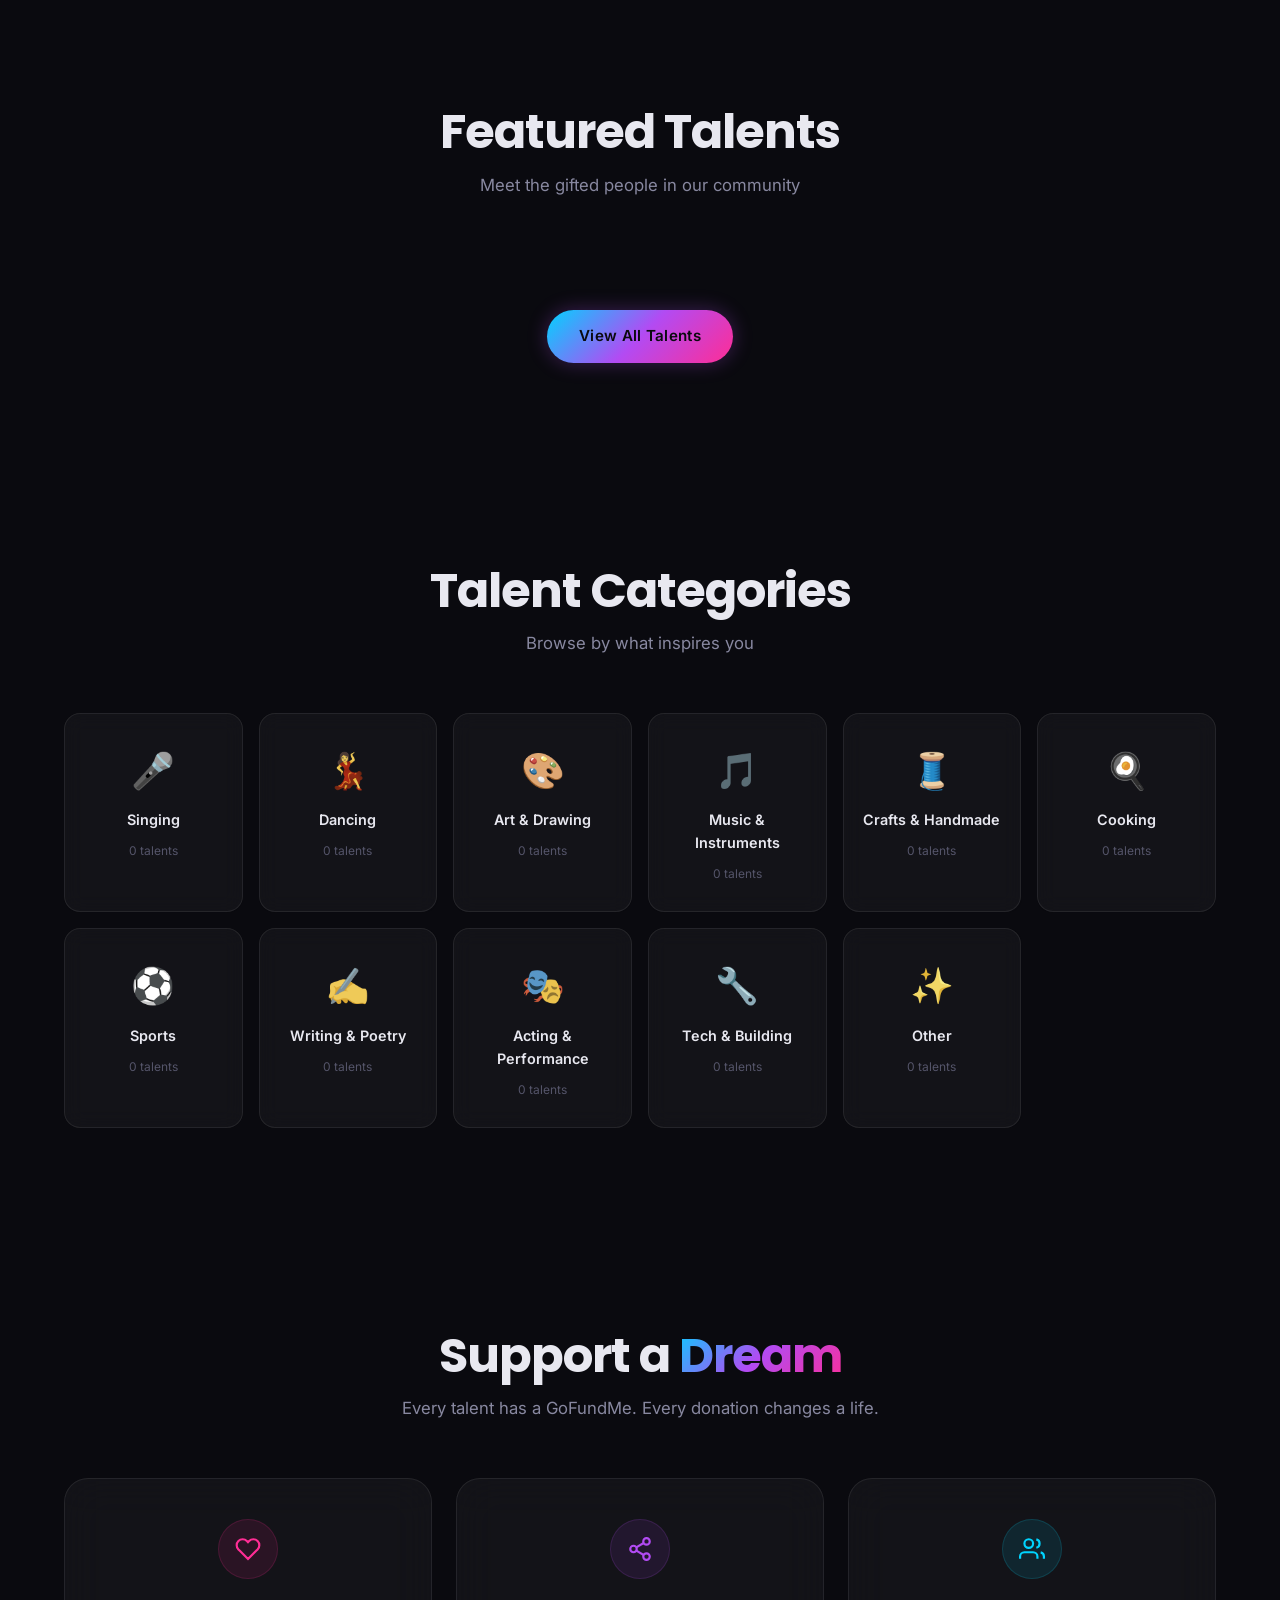
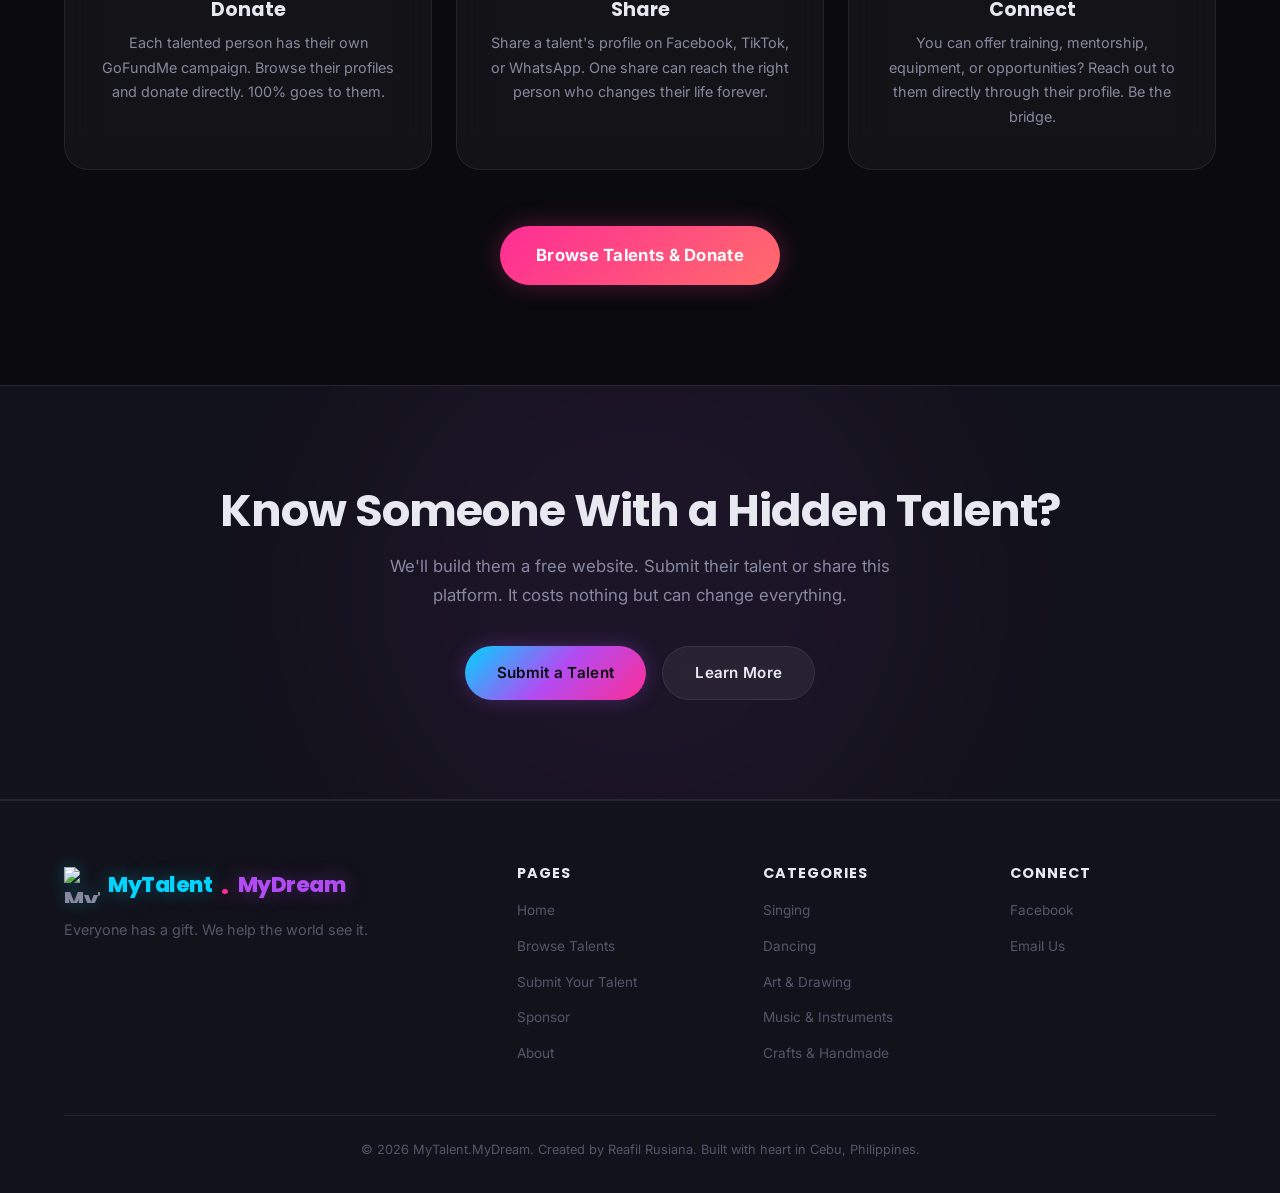
==== commit cb812e7a: "Rename OG image to og-preview.png to bust Facebook cache Co-Authored-By: Claude Opus 4.6 (1M context" ====
--- a/index.html
+++ b/index.html
@@ -14,15 +14,18 @@
     <meta property="og:type" content="website">
     <meta property="og:url" content="https://mytalentmydream.github.io/">
     <meta property="og:title" content="MyTalent.MyDream - Everyone Has a Gift">
-    <meta property="og:description" content="We build free websites for talented people who can't afford one. Discover hidden talents, support real dreams, donate through GoFundMe.">
-    <meta property="og:image" content="https://mytalentmydream.github.io/images/og-image.png">
+    <meta property="og:description" content="We build free websites for talented people who cannot afford one. Discover hidden talents, support real dreams, donate through GoFundMe.">
+    <meta property="og:image" content="https://mytalentmydream.github.io/images/og-preview.png">
+    <meta property="og:image:width" content="1200">
+    <meta property="og:image:height" content="630">
+    <meta property="og:image:type" content="image/png">
     <meta property="og:site_name" content="MyTalent.MyDream">
 
     <!-- Twitter -->
     <meta name="twitter:card" content="summary_large_image">
     <meta name="twitter:title" content="MyTalent.MyDream - Everyone Has a Gift">
-    <meta name="twitter:description" content="We build free websites for talented people who can't afford one. Discover hidden talents, support real dreams.">
-    <meta name="twitter:image" content="https://mytalentmydream.github.io/images/og-image.png">
+    <meta name="twitter:description" content="We build free websites for talented people who cannot afford one. Discover hidden talents, support real dreams.">
+    <meta name="twitter:image" content="https://mytalentmydream.github.io/images/og-preview.png">
 
     <meta name="google-site-verification" content="VuAEJtLXqR9cOJ4-tb4MtYtlkbo6wJHVKQzmNMFqSGM">
     <meta name="theme-color" content="#0A0A0F">
@@ -71,6 +74,7 @@
                 <li><a href="index.html" class="active">Home</a></li>
                 <li><a href="browse.html">Browse Talents</a></li>
                 <li><a href="submit.html">Submit Your Talent</a></li>
+                <li><a href="sponsor.html">Sponsor</a></li>
                 <li><a href="about.html">About</a></li>
             </ul>
         </div>
@@ -85,7 +89,7 @@
                 Free platform for undiscovered talents
             </div>
             <h1 class="hero-title">Your Talent<br>Deserves a <span class="gradient-text">Stage</span></h1>
-            <p class="hero-subtitle">We build free websites for talented people who can't afford one. Submit your talent and dream, and we'll create your own page for the world to see.</p>
+            <p class="hero-subtitle">We build free websites for talented people who cannot afford one. Submit your talent and dream, and we'll create your own page for the world to see.</p>
             <div class="hero-buttons">
                 <a href="browse.html" class="btn btn-primary">Discover Talents</a>
                 <a href="submit.html" class="btn btn-secondary">Share Your Gift</a>
@@ -217,7 +221,8 @@
                         <li><a href="index.html">Home</a></li>
                         <li><a href="browse.html">Browse Talents</a></li>
                         <li><a href="submit.html">Submit Your Talent</a></li>
-                        <li><a href="about.html">About</a></li>
+                        <li><a href="sponsor.html">Sponsor</a></li>
+                <li><a href="about.html">About</a></li>
                     </ul>
                 </div>
                 <div class="footer-links">
@@ -244,3 +249,4 @@
     <script src="js/app.js"></script>
 </body>
 </html>
+
